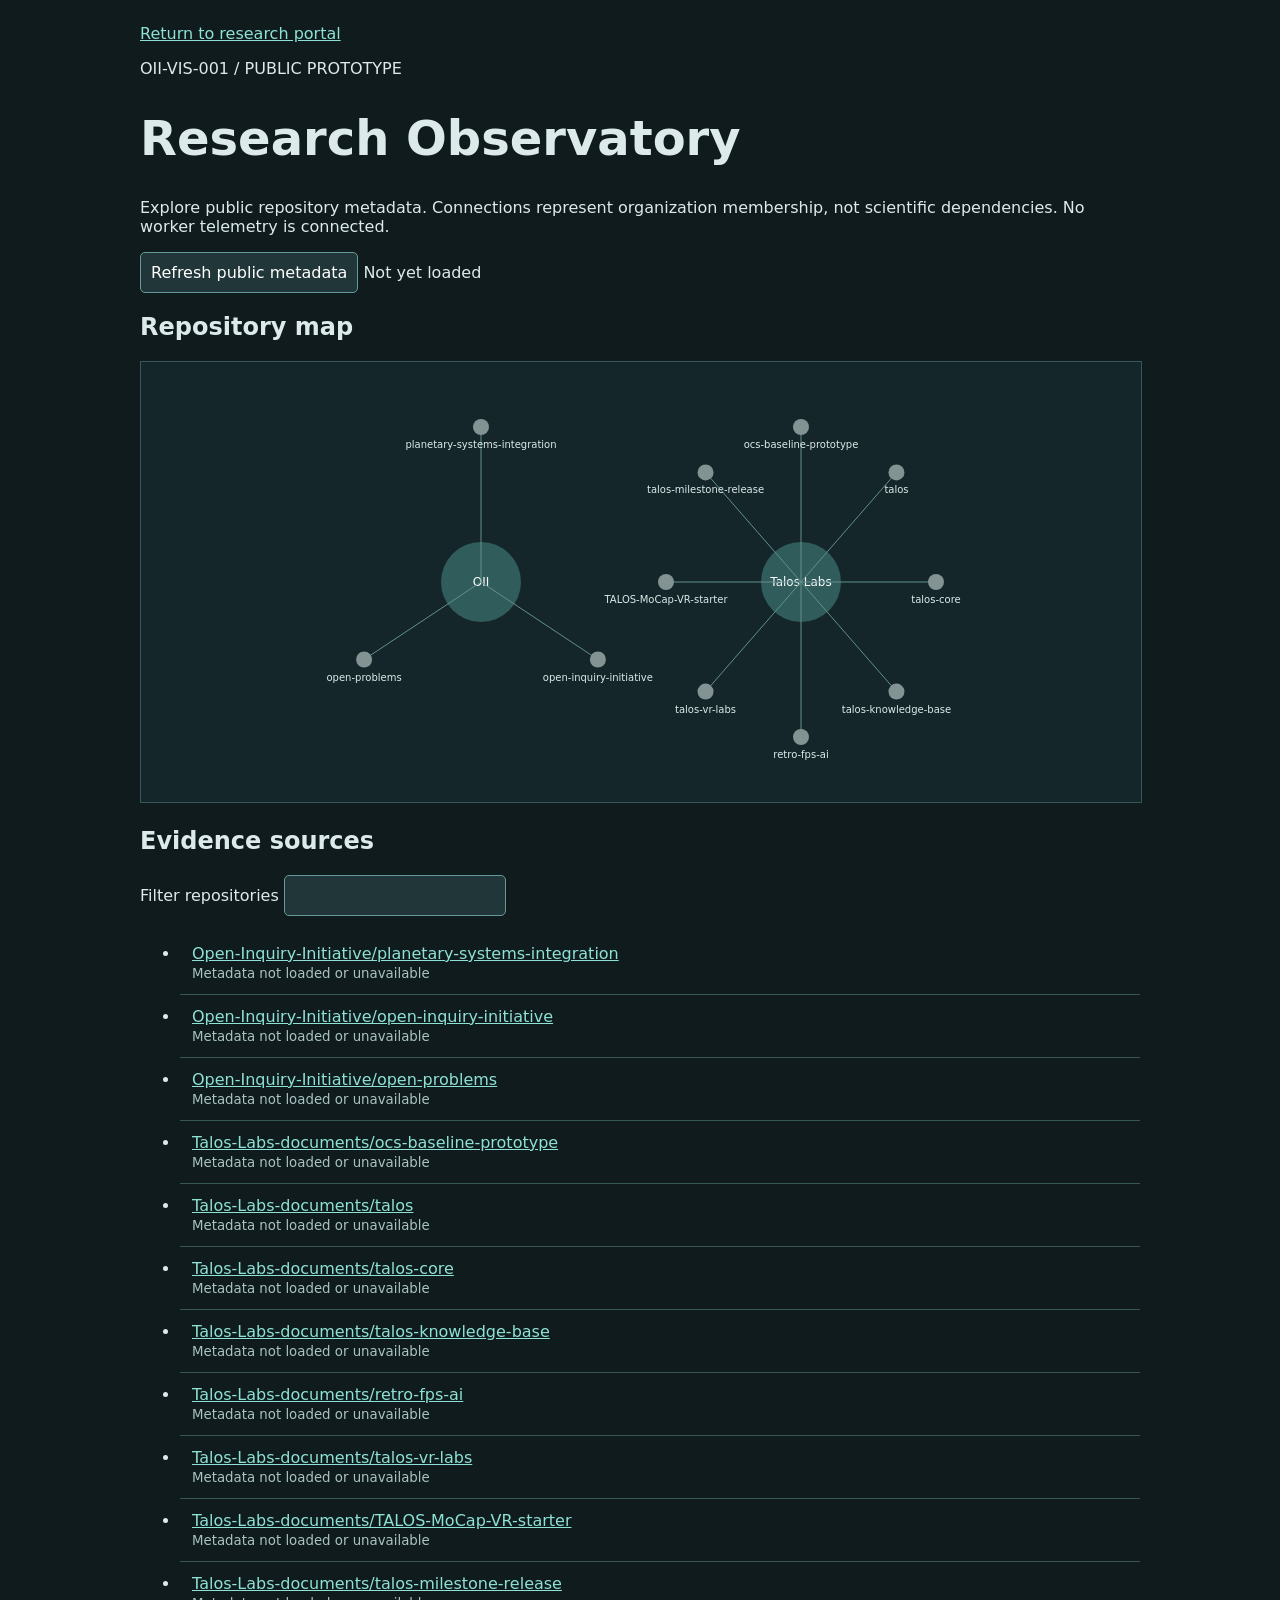
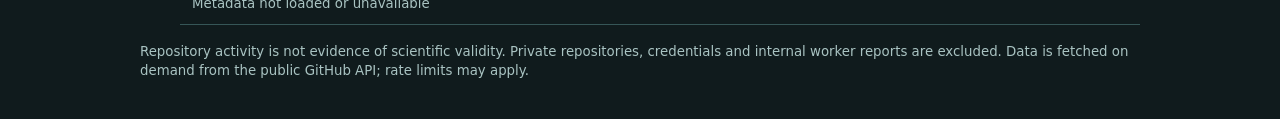
==== observatory/index.html @ f500b73b "Add OII-VIS-001 public repository observatory prototype" ====
<!doctype html>
<html lang="en"><meta charset="utf-8"><meta name="viewport" content="width=device-width,initial-scale=1"><meta name="referrer" content="no-referrer"><title>OII Research Observatory</title>
<style>body{background:#101b1d;color:#dcebea;font:16px system-ui;margin:0;padding:24px}main{max-width:1000px;margin:auto}a{color:#8de2d5}button,input{font:inherit;padding:10px;background:#203638;color:white;border:1px solid #699;border-radius:5px}svg{width:100%;max-height:440px;background:#142629;border:1px solid #365657}li{padding:12px;border-bottom:1px solid #365657}small{color:#a9c3c2}h1{font-size:clamp(26px,5vw,48px)}:focus-visible{outline:3px solid gold}</style>
<main><a href="../">Return to research portal</a><p>OII-VIS-001 / PUBLIC PROTOTYPE</p><h1>Research Observatory</h1><p>Explore public repository metadata. Connections represent organization membership, not scientific dependencies. No worker telemetry is connected.</p><button id="refresh">Refresh public metadata</button> <span id="status" role="status">Not yet loaded</span><h2>Repository map</h2><svg id="graph" viewBox="0 0 800 440" role="img" aria-label="Public repository membership graph; equivalent links below"></svg><h2>Evidence sources</h2><label>Filter repositories <input id="filter" type="search"></label><ul id="list"></ul><p><small>Repository activity is not evidence of scientific validity. Private repositories, credentials and internal worker reports are excluded. Data is fetched on demand from the public GitHub API; rate limits may apply.</small></p></main>
<script>
const sources=['Open-Inquiry-Initiative/planetary-systems-integration','Open-Inquiry-Initiative/open-inquiry-initiative','Open-Inquiry-Initiative/open-problems','Talos-Labs-documents/ocs-baseline-prototype','Talos-Labs-documents/talos','Talos-Labs-documents/talos-core','Talos-Labs-documents/talos-knowledge-base','Talos-Labs-documents/retro-fps-ai','Talos-Labs-documents/talos-vr-labs','Talos-Labs-documents/TALOS-MoCap-VR-starter','Talos-Labs-documents/talos-milestone-release'];let data=sources.map(name=>({name}));const el=id=>document.getElementById(id);const ns='http://www.w3.org/2000/svg';function shape(tag,attrs,label){const n=document.createElementNS(ns,tag);Object.entries(attrs).forEach(([k,v])=>n.setAttribute(k,v));if(label)n.textContent=label;el('graph').append(n);return n}function render(){const q=el('filter').value.toLowerCase();const rows=data.filter(d=>d.name.toLowerCase().includes(q));el('list').replaceChildren();el('graph').replaceChildren();const hubs=[{x:240,y:220,label:'OII'},{x:560,y:220,label:'Talos Labs'}];hubs.forEach(h=>{shape('circle',{cx:h.x,cy:h.y,r:40,fill:'#315c5c'});shape('text',{x:h.x,y:h.y+4,fill:'white','text-anchor':'middle','font-size':12},h.label)});const groups=[rows.filter(d=>d.name.startsWith('Open-')),rows.filter(d=>!d.name.startsWith('Open-'))];groups.forEach((g,j)=>g.forEach((d,i)=>{const h=hubs[j],a=i*2*Math.PI/g.length-Math.PI/2,x=h.x+135*Math.cos(a),y=h.y+155*Math.sin(a);shape('line',{x1:h.x,y1:h.y,x2:x,y2:y,stroke:'#628f8e'});shape('circle',{cx:x,cy:y,r:8,fill:d.updated?'#8de2d5':'#839393'});shape('text',{x,y:y+21,fill:'#dcebea','text-anchor':'middle','font-size':10},d.name.split('/')[1]);}));rows.forEach(d=>{const li=document.createElement('li'),a=document.createElement('a');a.href='https://github.com/'+d.name;a.textContent=d.name;li.append(a,document.createElement('br'));const s=document.createElement('small');s.textContent=d.updated?'GitHub metadata updated: '+d.updated+' | Last push: '+d.pushed:'Metadata not loaded or unavailable';li.append(s);el('list').append(li)})}async function refresh(){el('refresh').disabled=true;el('status').textContent='Fetching public metadata…';data=await Promise.all(sources.map(async name=>{try{const r=await fetch('https://api.github.com/repos/'+name,{credentials:'omit'});if(!r.ok)throw Error();const d=await r.json();if(d.private!==false)throw Error();return {name,updated:d.updated_at,pushed:d.pushed_at}}catch{return {name}}}));render();el('status').textContent=data.filter(d=>d.updated).length+' / '+sources.length+' fetched at '+new Date().toISOString();el('refresh').disabled=false}el('refresh').addEventListener('click',refresh);el('filter').addEventListener('input',render);render();
</script></html>
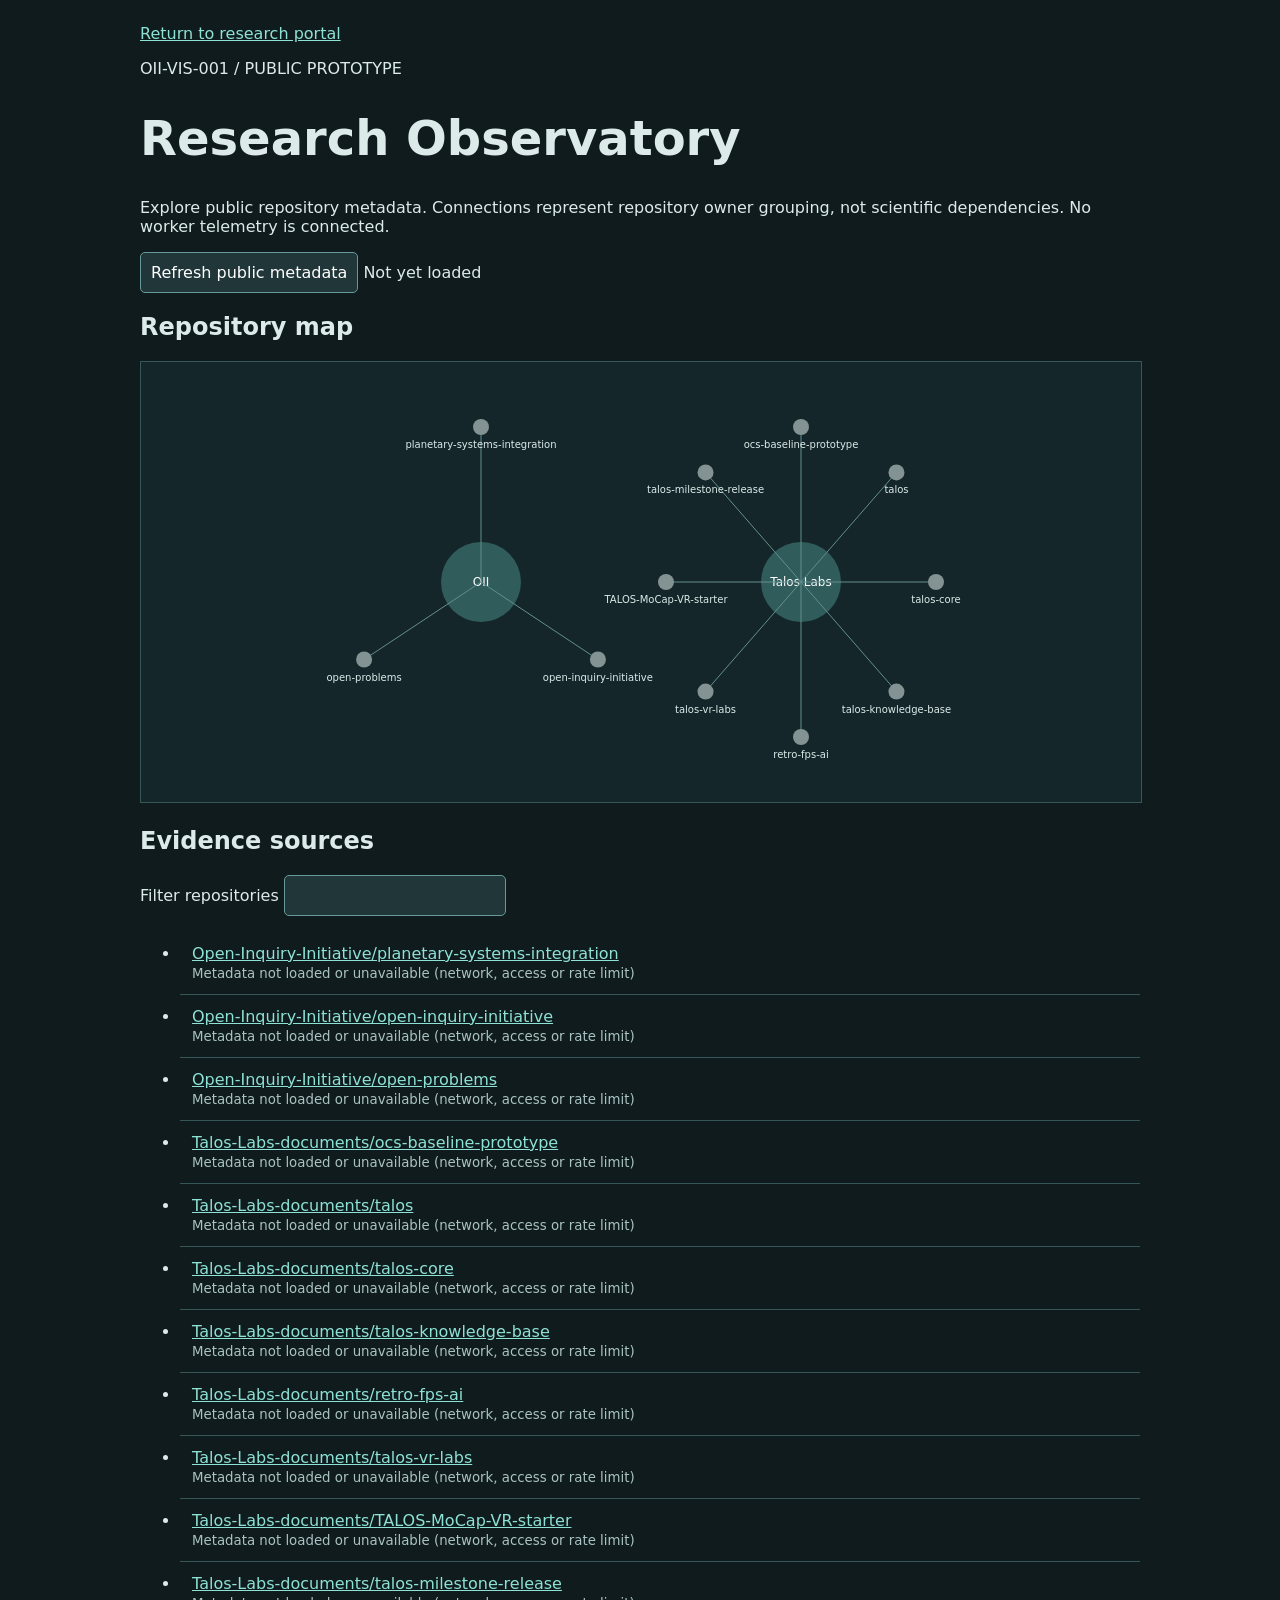
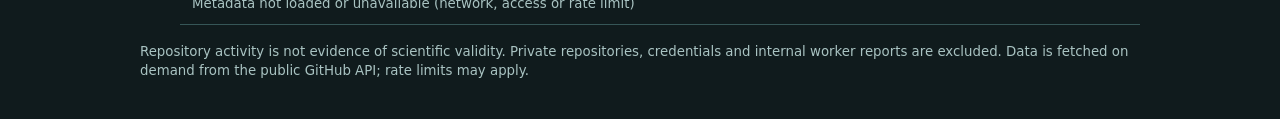
==== commit 53624b6a: "Bound metadata requests and clarify graph semantics" ====
--- a/observatory/index.html
+++ b/observatory/index.html
@@ -1,7 +1,7 @@
 <!doctype html>
 <html lang="en"><meta charset="utf-8"><meta name="viewport" content="width=device-width,initial-scale=1"><meta name="referrer" content="no-referrer"><title>OII Research Observatory</title>
 <style>body{background:#101b1d;color:#dcebea;font:16px system-ui;margin:0;padding:24px}main{max-width:1000px;margin:auto}a{color:#8de2d5}button,input{font:inherit;padding:10px;background:#203638;color:white;border:1px solid #699;border-radius:5px}svg{width:100%;max-height:440px;background:#142629;border:1px solid #365657}li{padding:12px;border-bottom:1px solid #365657}small{color:#a9c3c2}h1{font-size:clamp(26px,5vw,48px)}:focus-visible{outline:3px solid gold}</style>
-<main><a href="../">Return to research portal</a><p>OII-VIS-001 / PUBLIC PROTOTYPE</p><h1>Research Observatory</h1><p>Explore public repository metadata. Connections represent organization membership, not scientific dependencies. No worker telemetry is connected.</p><button id="refresh">Refresh public metadata</button> <span id="status" role="status">Not yet loaded</span><h2>Repository map</h2><svg id="graph" viewBox="0 0 800 440" role="img" aria-label="Public repository membership graph; equivalent links below"></svg><h2>Evidence sources</h2><label>Filter repositories <input id="filter" type="search"></label><ul id="list"></ul><p><small>Repository activity is not evidence of scientific validity. Private repositories, credentials and internal worker reports are excluded. Data is fetched on demand from the public GitHub API; rate limits may apply.</small></p></main>
+<main><a href="../">Return to research portal</a><p>OII-VIS-001 / PUBLIC PROTOTYPE</p><h1>Research Observatory</h1><p>Explore public repository metadata. Connections represent repository owner grouping, not scientific dependencies. No worker telemetry is connected.</p><button id="refresh">Refresh public metadata</button> <span id="status" role="status">Not yet loaded</span><h2>Repository map</h2><svg id="graph" viewBox="0 0 800 440" role="img" aria-label="Public repository owner grouping graph; equivalent links below"></svg><h2>Evidence sources</h2><label>Filter repositories <input id="filter" type="search"></label><ul id="list"></ul><p><small>Repository activity is not evidence of scientific validity. Private repositories, credentials and internal worker reports are excluded. Data is fetched on demand from the public GitHub API; rate limits may apply.</small></p></main>
 <script>
-const sources=['Open-Inquiry-Initiative/planetary-systems-integration','Open-Inquiry-Initiative/open-inquiry-initiative','Open-Inquiry-Initiative/open-problems','Talos-Labs-documents/ocs-baseline-prototype','Talos-Labs-documents/talos','Talos-Labs-documents/talos-core','Talos-Labs-documents/talos-knowledge-base','Talos-Labs-documents/retro-fps-ai','Talos-Labs-documents/talos-vr-labs','Talos-Labs-documents/TALOS-MoCap-VR-starter','Talos-Labs-documents/talos-milestone-release'];let data=sources.map(name=>({name}));const el=id=>document.getElementById(id);const ns='http://www.w3.org/2000/svg';function shape(tag,attrs,label){const n=document.createElementNS(ns,tag);Object.entries(attrs).forEach(([k,v])=>n.setAttribute(k,v));if(label)n.textContent=label;el('graph').append(n);return n}function render(){const q=el('filter').value.toLowerCase();const rows=data.filter(d=>d.name.toLowerCase().includes(q));el('list').replaceChildren();el('graph').replaceChildren();const hubs=[{x:240,y:220,label:'OII'},{x:560,y:220,label:'Talos Labs'}];hubs.forEach(h=>{shape('circle',{cx:h.x,cy:h.y,r:40,fill:'#315c5c'});shape('text',{x:h.x,y:h.y+4,fill:'white','text-anchor':'middle','font-size':12},h.label)});const groups=[rows.filter(d=>d.name.startsWith('Open-')),rows.filter(d=>!d.name.startsWith('Open-'))];groups.forEach((g,j)=>g.forEach((d,i)=>{const h=hubs[j],a=i*2*Math.PI/g.length-Math.PI/2,x=h.x+135*Math.cos(a),y=h.y+155*Math.sin(a);shape('line',{x1:h.x,y1:h.y,x2:x,y2:y,stroke:'#628f8e'});shape('circle',{cx:x,cy:y,r:8,fill:d.updated?'#8de2d5':'#839393'});shape('text',{x,y:y+21,fill:'#dcebea','text-anchor':'middle','font-size':10},d.name.split('/')[1]);}));rows.forEach(d=>{const li=document.createElement('li'),a=document.createElement('a');a.href='https://github.com/'+d.name;a.textContent=d.name;li.append(a,document.createElement('br'));const s=document.createElement('small');s.textContent=d.updated?'GitHub metadata updated: '+d.updated+' | Last push: '+d.pushed:'Metadata not loaded or unavailable';li.append(s);el('list').append(li)})}async function refresh(){el('refresh').disabled=true;el('status').textContent='Fetching public metadata…';data=await Promise.all(sources.map(async name=>{try{const r=await fetch('https://api.github.com/repos/'+name,{credentials:'omit'});if(!r.ok)throw Error();const d=await r.json();if(d.private!==false)throw Error();return {name,updated:d.updated_at,pushed:d.pushed_at}}catch{return {name}}}));render();el('status').textContent=data.filter(d=>d.updated).length+' / '+sources.length+' fetched at '+new Date().toISOString();el('refresh').disabled=false}el('refresh').addEventListener('click',refresh);el('filter').addEventListener('input',render);render();
+const sources=['Open-Inquiry-Initiative/planetary-systems-integration','Open-Inquiry-Initiative/open-inquiry-initiative','Open-Inquiry-Initiative/open-problems','Talos-Labs-documents/ocs-baseline-prototype','Talos-Labs-documents/talos','Talos-Labs-documents/talos-core','Talos-Labs-documents/talos-knowledge-base','Talos-Labs-documents/retro-fps-ai','Talos-Labs-documents/talos-vr-labs','Talos-Labs-documents/TALOS-MoCap-VR-starter','Talos-Labs-documents/talos-milestone-release'];let data=sources.map(name=>({name}));const el=id=>document.getElementById(id);const ns='http://www.w3.org/2000/svg';function shape(tag,attrs,label){const n=document.createElementNS(ns,tag);Object.entries(attrs).forEach(([k,v])=>n.setAttribute(k,v));if(label)n.textContent=label;el('graph').append(n);return n}function render(){const q=el('filter').value.toLowerCase();const rows=data.filter(d=>d.name.toLowerCase().includes(q));el('list').replaceChildren();el('graph').replaceChildren();const hubs=[{x:240,y:220,label:'OII'},{x:560,y:220,label:'Talos Labs'}];hubs.forEach(h=>{shape('circle',{cx:h.x,cy:h.y,r:40,fill:'#315c5c'});shape('text',{x:h.x,y:h.y+4,fill:'white','text-anchor':'middle','font-size':12},h.label)});const groups=[rows.filter(d=>d.name.startsWith('Open-')),rows.filter(d=>!d.name.startsWith('Open-'))];groups.forEach((g,j)=>g.forEach((d,i)=>{const h=hubs[j],a=i*2*Math.PI/g.length-Math.PI/2,x=h.x+135*Math.cos(a),y=h.y+155*Math.sin(a);shape('line',{x1:h.x,y1:h.y,x2:x,y2:y,stroke:'#628f8e'});shape('circle',{cx:x,cy:y,r:8,fill:d.updated?'#8de2d5':'#839393'});shape('text',{x,y:y+21,fill:'#dcebea','text-anchor':'middle','font-size':10},d.name.split('/')[1]);}));rows.forEach(d=>{const li=document.createElement('li'),a=document.createElement('a');a.href='https://github.com/'+d.name;a.textContent=d.name;li.append(a,document.createElement('br'));const s=document.createElement('small');s.textContent=d.updated?'GitHub metadata updated: '+d.updated+' | Last push: '+d.pushed:'Metadata not loaded or unavailable (network, access or rate limit)';li.append(s);el('list').append(li)})}async function refresh(){el('refresh').disabled=true;el('status').textContent='Fetching public metadata…';data=await Promise.all(sources.map(async name=>{try{const r=await fetch('https://api.github.com/repos/'+name,{credentials:'omit',signal:AbortSignal.timeout(10000)});if(!r.ok)throw Error();const d=await r.json();if(d.full_name?.toLowerCase()!==name.toLowerCase()||d.private!==false)throw Error();return {name,updated:d.updated_at,pushed:d.pushed_at}}catch{return {name}}}));render();el('status').textContent=data.filter(d=>d.updated).length+' / '+sources.length+' fetched at '+new Date().toISOString();el('refresh').disabled=false}el('refresh').addEventListener('click',refresh);el('filter').addEventListener('input',render);render();
 </script></html>
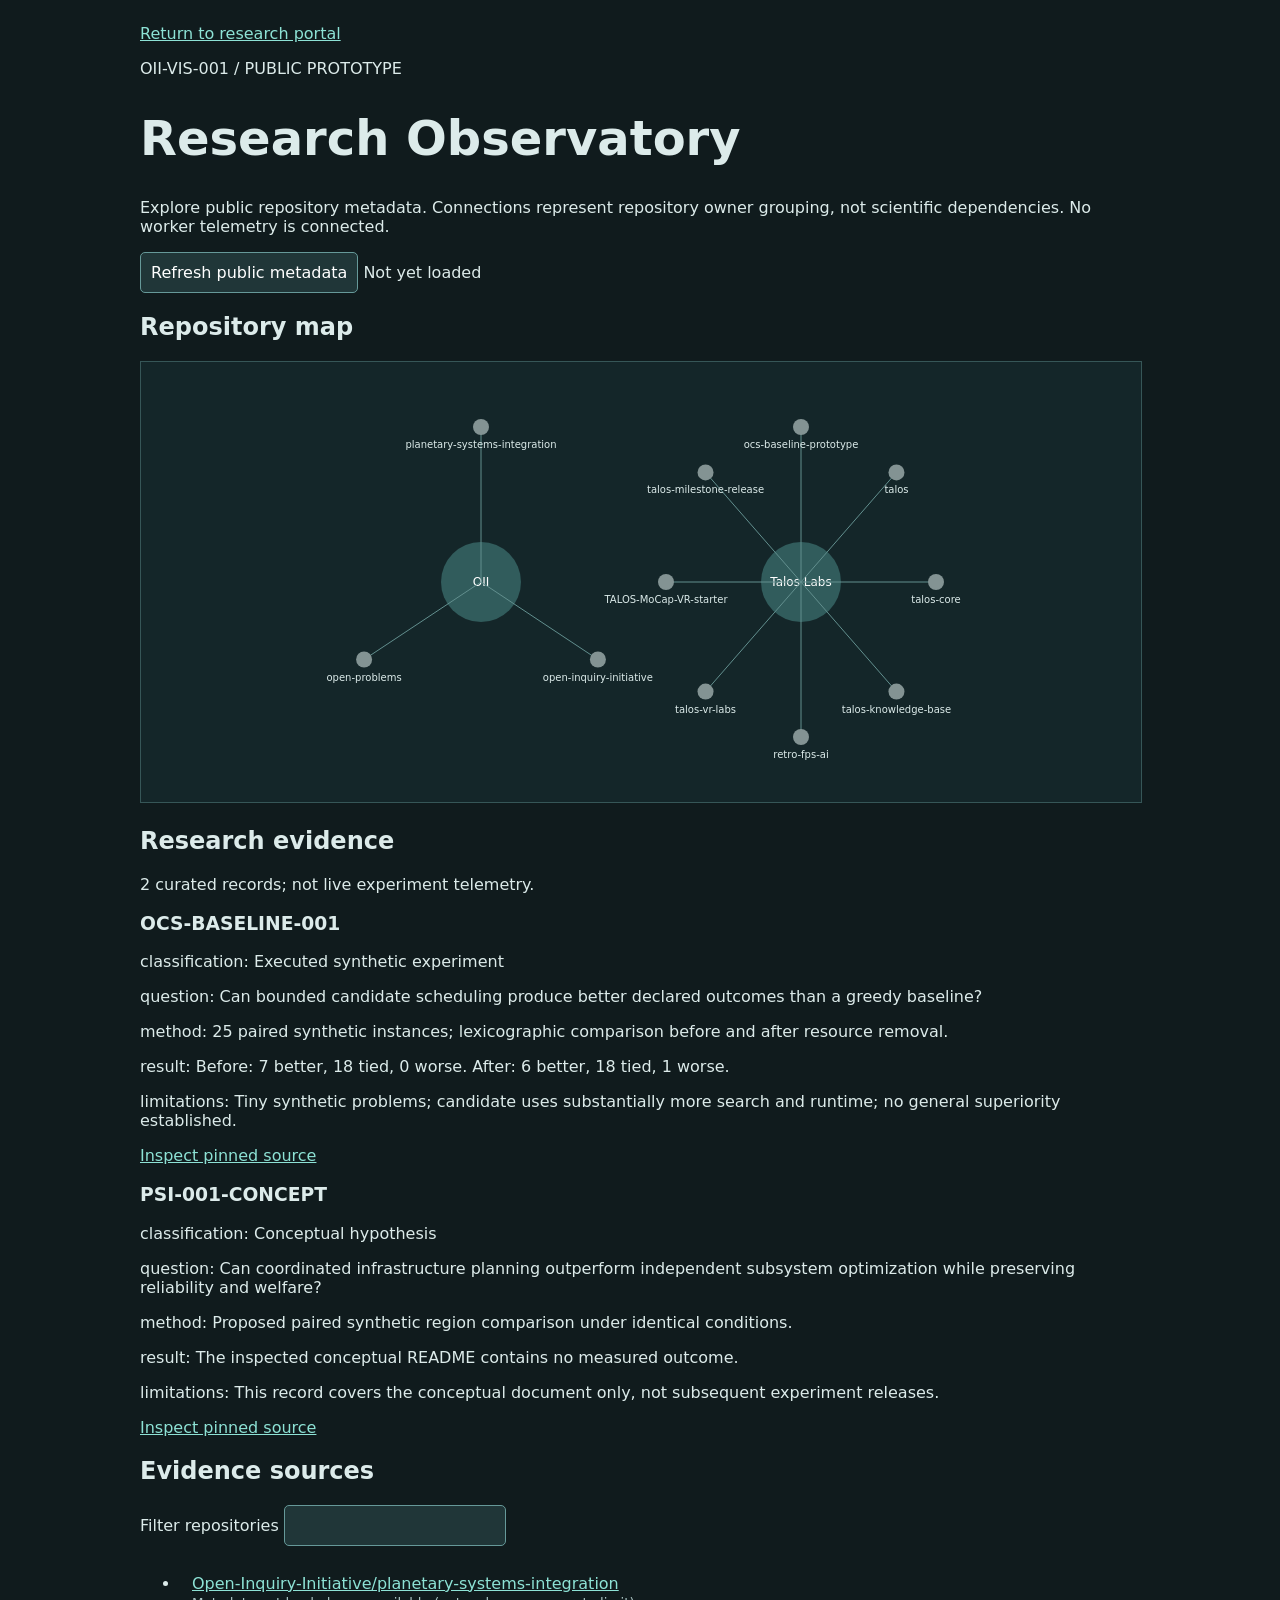
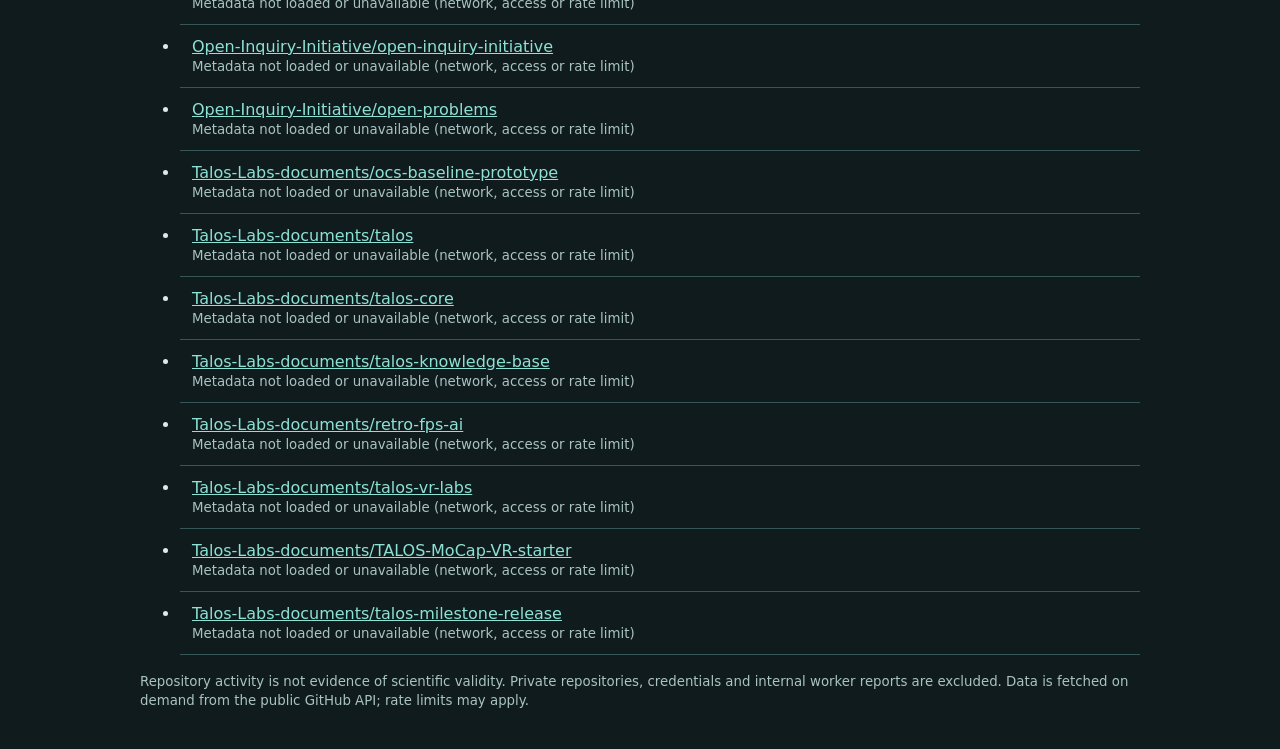
==== commit 4fdfe56b: "Render source-pinned research evidence with explicit limitations" ====
--- a/observatory/index.html
+++ b/observatory/index.html
@@ -1,7 +1,8 @@
 <!doctype html>
 <html lang="en"><meta charset="utf-8"><meta name="viewport" content="width=device-width,initial-scale=1"><meta name="referrer" content="no-referrer"><title>OII Research Observatory</title>
 <style>body{background:#101b1d;color:#dcebea;font:16px system-ui;margin:0;padding:24px}main{max-width:1000px;margin:auto}a{color:#8de2d5}button,input{font:inherit;padding:10px;background:#203638;color:white;border:1px solid #699;border-radius:5px}svg{width:100%;max-height:440px;background:#142629;border:1px solid #365657}li{padding:12px;border-bottom:1px solid #365657}small{color:#a9c3c2}h1{font-size:clamp(26px,5vw,48px)}:focus-visible{outline:3px solid gold}</style>
-<main><a href="../">Return to research portal</a><p>OII-VIS-001 / PUBLIC PROTOTYPE</p><h1>Research Observatory</h1><p>Explore public repository metadata. Connections represent repository owner grouping, not scientific dependencies. No worker telemetry is connected.</p><button id="refresh">Refresh public metadata</button> <span id="status" role="status">Not yet loaded</span><h2>Repository map</h2><svg id="graph" viewBox="0 0 800 440" role="img" aria-label="Public repository owner grouping graph; equivalent links below"></svg><h2>Evidence sources</h2><label>Filter repositories <input id="filter" type="search"></label><ul id="list"></ul><p><small>Repository activity is not evidence of scientific validity. Private repositories, credentials and internal worker reports are excluded. Data is fetched on demand from the public GitHub API; rate limits may apply.</small></p></main>
+<main><a href="../">Return to research portal</a><p>OII-VIS-001 / PUBLIC PROTOTYPE</p><h1>Research Observatory</h1><p>Explore public repository metadata. Connections represent repository owner grouping, not scientific dependencies. No worker telemetry is connected.</p><button id="refresh">Refresh public metadata</button> <span id="status" role="status">Not yet loaded</span><h2>Repository map</h2><svg id="graph" viewBox="0 0 800 440" role="img" aria-label="Public repository owner grouping graph; equivalent links below"></svg><h2>Research evidence</h2><p id="evidence-status" role="status">Loading evidence records…</p><section id="evidence-records"></section><h2>Evidence sources</h2><label>Filter repositories <input id="filter" type="search"></label><ul id="list"></ul><p><small>Repository activity is not evidence of scientific validity. Private repositories, credentials and internal worker reports are excluded. Data is fetched on demand from the public GitHub API; rate limits may apply.</small></p></main>
 <script>
 const sources=['Open-Inquiry-Initiative/planetary-systems-integration','Open-Inquiry-Initiative/open-inquiry-initiative','Open-Inquiry-Initiative/open-problems','Talos-Labs-documents/ocs-baseline-prototype','Talos-Labs-documents/talos','Talos-Labs-documents/talos-core','Talos-Labs-documents/talos-knowledge-base','Talos-Labs-documents/retro-fps-ai','Talos-Labs-documents/talos-vr-labs','Talos-Labs-documents/TALOS-MoCap-VR-starter','Talos-Labs-documents/talos-milestone-release'];let data=sources.map(name=>({name}));const el=id=>document.getElementById(id);const ns='http://www.w3.org/2000/svg';function shape(tag,attrs,label){const n=document.createElementNS(ns,tag);Object.entries(attrs).forEach(([k,v])=>n.setAttribute(k,v));if(label)n.textContent=label;el('graph').append(n);return n}function render(){const q=el('filter').value.toLowerCase();const rows=data.filter(d=>d.name.toLowerCase().includes(q));el('list').replaceChildren();el('graph').replaceChildren();const hubs=[{x:240,y:220,label:'OII'},{x:560,y:220,label:'Talos Labs'}];hubs.forEach(h=>{shape('circle',{cx:h.x,cy:h.y,r:40,fill:'#315c5c'});shape('text',{x:h.x,y:h.y+4,fill:'white','text-anchor':'middle','font-size':12},h.label)});const groups=[rows.filter(d=>d.name.startsWith('Open-')),rows.filter(d=>!d.name.startsWith('Open-'))];groups.forEach((g,j)=>g.forEach((d,i)=>{const h=hubs[j],a=i*2*Math.PI/g.length-Math.PI/2,x=h.x+135*Math.cos(a),y=h.y+155*Math.sin(a);shape('line',{x1:h.x,y1:h.y,x2:x,y2:y,stroke:'#628f8e'});shape('circle',{cx:x,cy:y,r:8,fill:d.updated?'#8de2d5':'#839393'});shape('text',{x,y:y+21,fill:'#dcebea','text-anchor':'middle','font-size':10},d.name.split('/')[1]);}));rows.forEach(d=>{const li=document.createElement('li'),a=document.createElement('a');a.href='https://github.com/'+d.name;a.textContent=d.name;li.append(a,document.createElement('br'));const s=document.createElement('small');s.textContent=d.updated?'GitHub metadata updated: '+d.updated+' | Last push: '+d.pushed:'Metadata not loaded or unavailable (network, access or rate limit)';li.append(s);el('list').append(li)})}async function refresh(){el('refresh').disabled=true;el('status').textContent='Fetching public metadata…';data=await Promise.all(sources.map(async name=>{try{const r=await fetch('https://api.github.com/repos/'+name,{credentials:'omit',signal:AbortSignal.timeout(10000)});if(!r.ok)throw Error();const d=await r.json();if(d.full_name?.toLowerCase()!==name.toLowerCase()||d.private!==false)throw Error();return {name,updated:d.updated_at,pushed:d.pushed_at}}catch{return {name}}}));render();el('status').textContent=data.filter(d=>d.updated).length+' / '+sources.length+' fetched at '+new Date().toISOString();el('refresh').disabled=false}el('refresh').addEventListener('click',refresh);el('filter').addEventListener('input',render);render();
+async function loadEvidence(){try{const r=await fetch('evidence.json',{signal:AbortSignal.timeout(10000)});if(!r.ok)throw Error();const d=await r.json();if(d.schemaVersion!==1||!Array.isArray(d.records))throw Error();const fragment=document.createDocumentFragment();for(const record of d.records){const url=new URL(record.source);if(url.origin!=='https://github.com'||! /\/blob\/[a-f0-9]{40}\//.test(url.pathname))throw Error();const article=document.createElement('article');const h=document.createElement('h3');h.textContent=record.id;article.append(h);for(const key of ['classification','question','method','result','limitations']){if(typeof record[key]!=='string')throw Error();const p=document.createElement('p');p.textContent=key+': '+record[key];article.append(p)}const a=document.createElement('a');a.href=url.href;a.textContent='Inspect pinned source';article.append(a);fragment.append(article)}el('evidence-records').replaceChildren(fragment);el('evidence-status').textContent=d.records.length+' curated records; not live experiment telemetry.'}catch{el('evidence-status').textContent='Evidence records unavailable; no results inferred.'}}loadEvidence();
 </script></html>
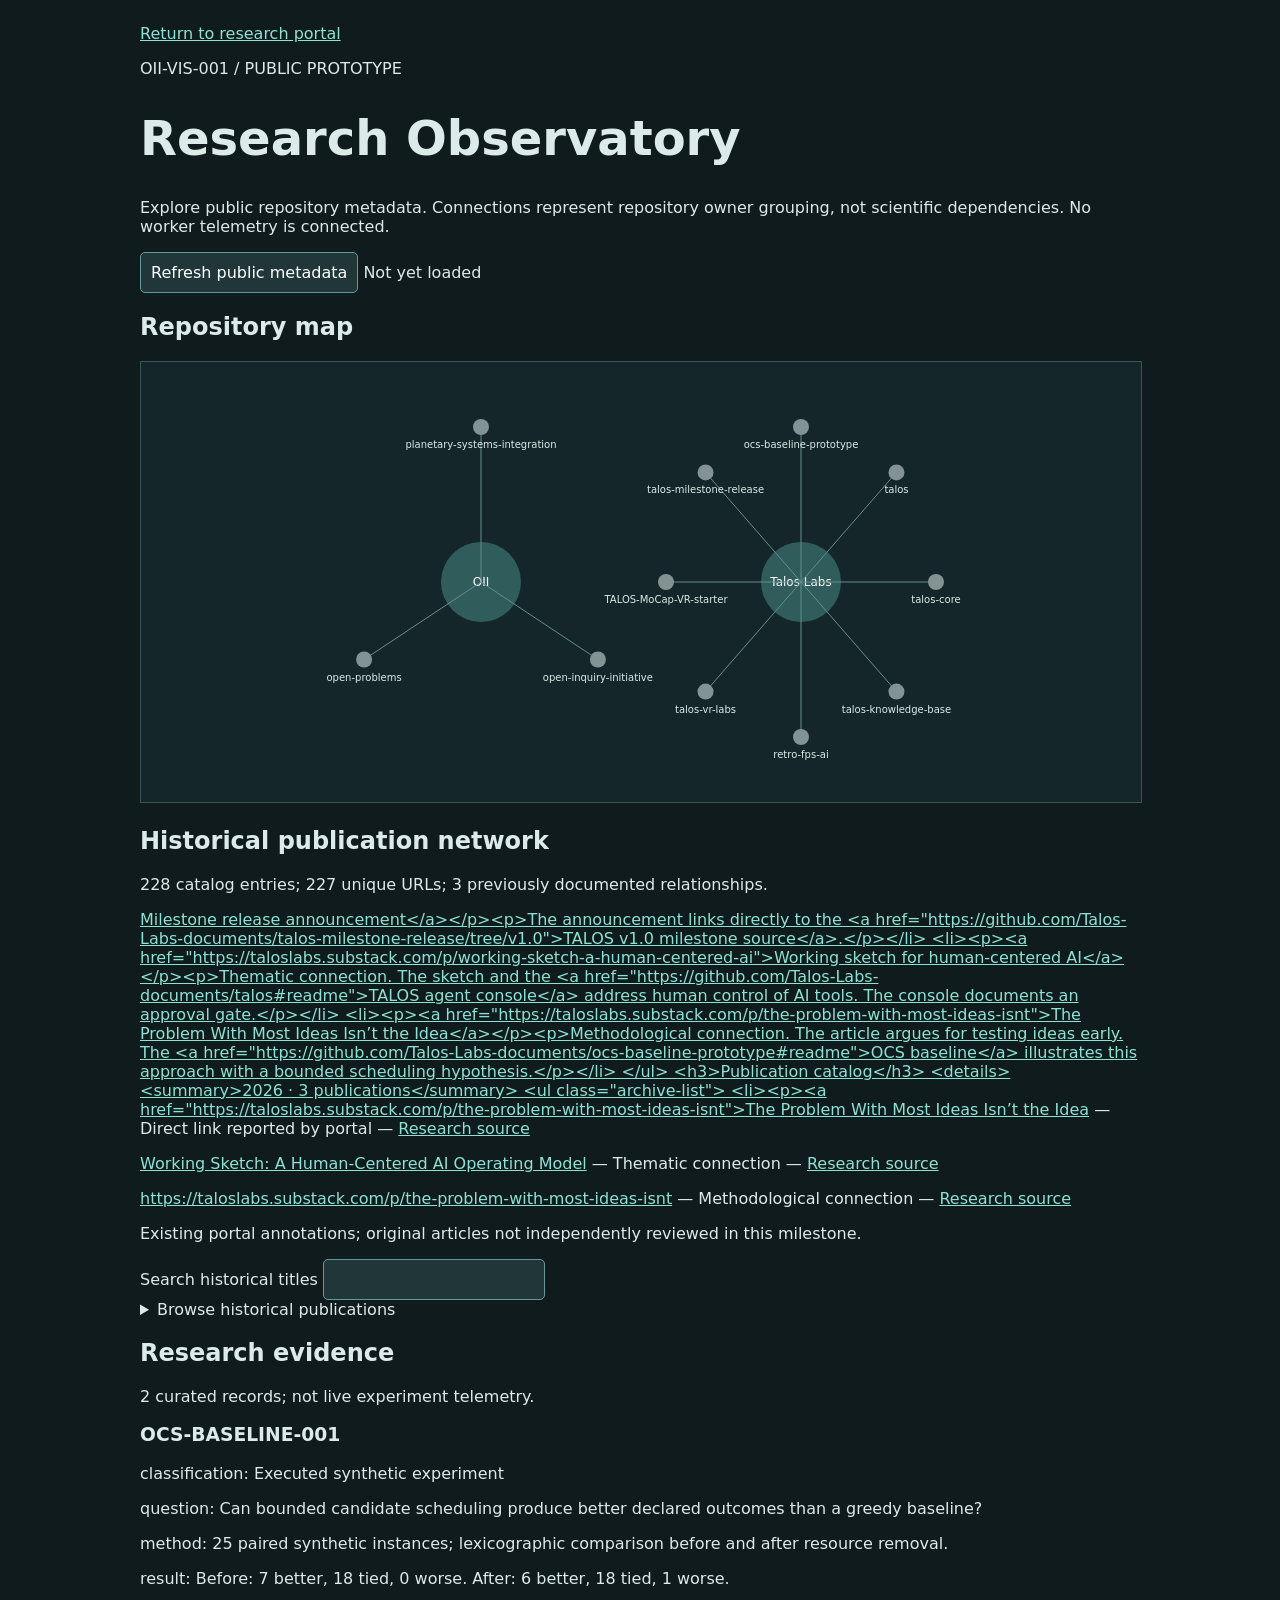
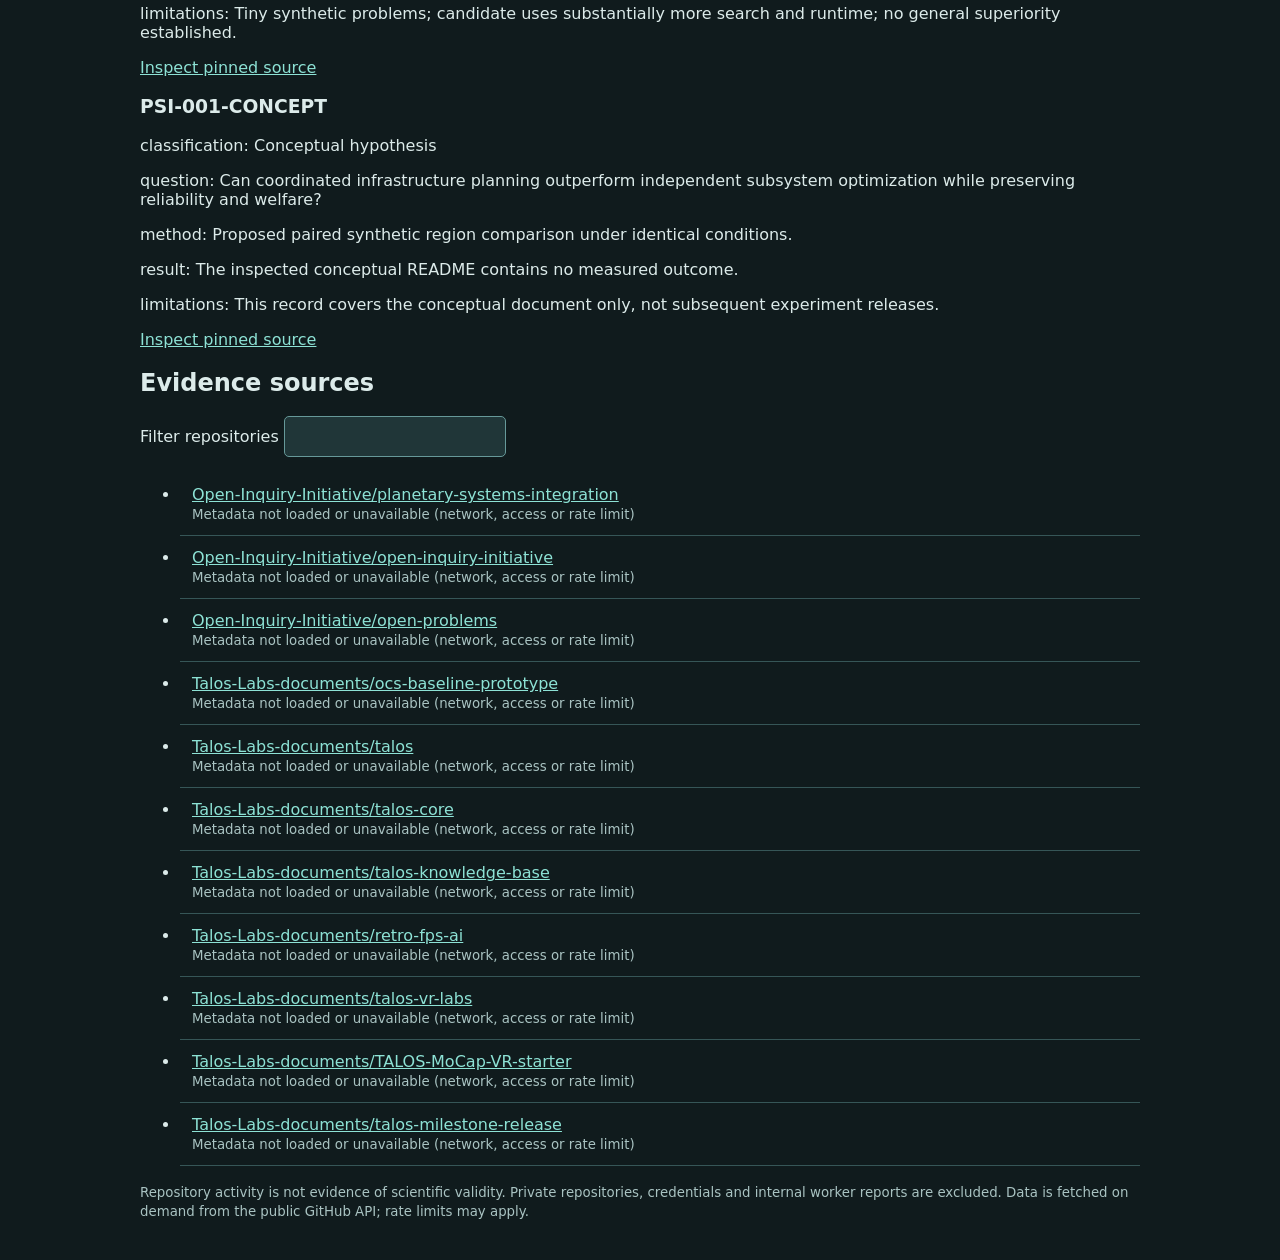
==== commit 610fb013: "Add searchable historical catalog and classified research links" ====
--- a/observatory/index.html
+++ b/observatory/index.html
@@ -1,8 +1,9 @@
 <!doctype html>
 <html lang="en"><meta charset="utf-8"><meta name="viewport" content="width=device-width,initial-scale=1"><meta name="referrer" content="no-referrer"><title>OII Research Observatory</title>
 <style>body{background:#101b1d;color:#dcebea;font:16px system-ui;margin:0;padding:24px}main{max-width:1000px;margin:auto}a{color:#8de2d5}button,input{font:inherit;padding:10px;background:#203638;color:white;border:1px solid #699;border-radius:5px}svg{width:100%;max-height:440px;background:#142629;border:1px solid #365657}li{padding:12px;border-bottom:1px solid #365657}small{color:#a9c3c2}h1{font-size:clamp(26px,5vw,48px)}:focus-visible{outline:3px solid gold}</style>
-<main><a href="../">Return to research portal</a><p>OII-VIS-001 / PUBLIC PROTOTYPE</p><h1>Research Observatory</h1><p>Explore public repository metadata. Connections represent repository owner grouping, not scientific dependencies. No worker telemetry is connected.</p><button id="refresh">Refresh public metadata</button> <span id="status" role="status">Not yet loaded</span><h2>Repository map</h2><svg id="graph" viewBox="0 0 800 440" role="img" aria-label="Public repository owner grouping graph; equivalent links below"></svg><h2>Research evidence</h2><p id="evidence-status" role="status">Loading evidence records…</p><section id="evidence-records"></section><h2>Evidence sources</h2><label>Filter repositories <input id="filter" type="search"></label><ul id="list"></ul><p><small>Repository activity is not evidence of scientific validity. Private repositories, credentials and internal worker reports are excluded. Data is fetched on demand from the public GitHub API; rate limits may apply.</small></p></main>
+<main><a href="../">Return to research portal</a><p>OII-VIS-001 / PUBLIC PROTOTYPE</p><h1>Research Observatory</h1><p>Explore public repository metadata. Connections represent repository owner grouping, not scientific dependencies. No worker telemetry is connected.</p><button id="refresh">Refresh public metadata</button> <span id="status" role="status">Not yet loaded</span><h2>Repository map</h2><svg id="graph" viewBox="0 0 800 440" role="img" aria-label="Public repository owner grouping graph; equivalent links below"></svg><h2>Historical publication network</h2><p id="archive-status" role="status">Loading historical catalog…</p><section id="relationships"></section><label>Search historical titles <input id="archive-filter" type="search"></label><details><summary>Browse historical publications</summary><ul id="archive-results"></ul></details><h2>Research evidence</h2><p id="evidence-status" role="status">Loading evidence records…</p><section id="evidence-records"></section><h2>Evidence sources</h2><label>Filter repositories <input id="filter" type="search"></label><ul id="list"></ul><p><small>Repository activity is not evidence of scientific validity. Private repositories, credentials and internal worker reports are excluded. Data is fetched on demand from the public GitHub API; rate limits may apply.</small></p></main>
 <script>
 const sources=['Open-Inquiry-Initiative/planetary-systems-integration','Open-Inquiry-Initiative/open-inquiry-initiative','Open-Inquiry-Initiative/open-problems','Talos-Labs-documents/ocs-baseline-prototype','Talos-Labs-documents/talos','Talos-Labs-documents/talos-core','Talos-Labs-documents/talos-knowledge-base','Talos-Labs-documents/retro-fps-ai','Talos-Labs-documents/talos-vr-labs','Talos-Labs-documents/TALOS-MoCap-VR-starter','Talos-Labs-documents/talos-milestone-release'];let data=sources.map(name=>({name}));const el=id=>document.getElementById(id);const ns='http://www.w3.org/2000/svg';function shape(tag,attrs,label){const n=document.createElementNS(ns,tag);Object.entries(attrs).forEach(([k,v])=>n.setAttribute(k,v));if(label)n.textContent=label;el('graph').append(n);return n}function render(){const q=el('filter').value.toLowerCase();const rows=data.filter(d=>d.name.toLowerCase().includes(q));el('list').replaceChildren();el('graph').replaceChildren();const hubs=[{x:240,y:220,label:'OII'},{x:560,y:220,label:'Talos Labs'}];hubs.forEach(h=>{shape('circle',{cx:h.x,cy:h.y,r:40,fill:'#315c5c'});shape('text',{x:h.x,y:h.y+4,fill:'white','text-anchor':'middle','font-size':12},h.label)});const groups=[rows.filter(d=>d.name.startsWith('Open-')),rows.filter(d=>!d.name.startsWith('Open-'))];groups.forEach((g,j)=>g.forEach((d,i)=>{const h=hubs[j],a=i*2*Math.PI/g.length-Math.PI/2,x=h.x+135*Math.cos(a),y=h.y+155*Math.sin(a);shape('line',{x1:h.x,y1:h.y,x2:x,y2:y,stroke:'#628f8e'});shape('circle',{cx:x,cy:y,r:8,fill:d.updated?'#8de2d5':'#839393'});shape('text',{x,y:y+21,fill:'#dcebea','text-anchor':'middle','font-size':10},d.name.split('/')[1]);}));rows.forEach(d=>{const li=document.createElement('li'),a=document.createElement('a');a.href='https://github.com/'+d.name;a.textContent=d.name;li.append(a,document.createElement('br'));const s=document.createElement('small');s.textContent=d.updated?'GitHub metadata updated: '+d.updated+' | Last push: '+d.pushed:'Metadata not loaded or unavailable (network, access or rate limit)';li.append(s);el('list').append(li)})}async function refresh(){el('refresh').disabled=true;el('status').textContent='Fetching public metadata…';data=await Promise.all(sources.map(async name=>{try{const r=await fetch('https://api.github.com/repos/'+name,{credentials:'omit',signal:AbortSignal.timeout(10000)});if(!r.ok)throw Error();const d=await r.json();if(d.full_name?.toLowerCase()!==name.toLowerCase()||d.private!==false)throw Error();return {name,updated:d.updated_at,pushed:d.pushed_at}}catch{return {name}}}));render();el('status').textContent=data.filter(d=>d.updated).length+' / '+sources.length+' fetched at '+new Date().toISOString();el('refresh').disabled=false}el('refresh').addEventListener('click',refresh);el('filter').addEventListener('input',render);render();
 async function loadEvidence(){try{const r=await fetch('evidence.json',{signal:AbortSignal.timeout(10000)});if(!r.ok)throw Error();const d=await r.json();if(d.schemaVersion!==1||!Array.isArray(d.records))throw Error();const fragment=document.createDocumentFragment();for(const record of d.records){const url=new URL(record.source);if(url.origin!=='https://github.com'||! /\/blob\/[a-f0-9]{40}\//.test(url.pathname))throw Error();const article=document.createElement('article');const h=document.createElement('h3');h.textContent=record.id;article.append(h);for(const key of ['classification','question','method','result','limitations']){if(typeof record[key]!=='string')throw Error();const p=document.createElement('p');p.textContent=key+': '+record[key];article.append(p)}const a=document.createElement('a');a.href=url.href;a.textContent='Inspect pinned source';article.append(a);fragment.append(article)}el('evidence-records').replaceChildren(fragment);el('evidence-status').textContent=d.records.length+' curated records; not live experiment telemetry.'}catch{el('evidence-status').textContent='Evidence records unavailable; no results inferred.'}}loadEvidence();
+async function loadArchive(){try{const r=await fetch('publications.json',{signal:AbortSignal.timeout(10000)});if(!r.ok)throw Error();const d=await r.json();if(d.schemaVersion!==1||!Array.isArray(d.entries)||!Array.isArray(d.relationships))throw Error();function link(url,label,host){const u=new URL(url);if(u.protocol!=='https:'||u.hostname!==host)throw Error();const a=document.createElement('a');a.href=u.href;a.textContent=label;return a}const unique=new Map();for(const e of d.entries){link(e.url,e.title,'taloslabs.substack.com');if(!unique.has(e.url))unique.set(e.url,e)}const f=document.createDocumentFragment();for(const e of d.relationships){const p=document.createElement('p');p.append(link(e.publication,unique.get(e.publication)?.title||e.publication,'taloslabs.substack.com'),document.createTextNode(' — '+e.type+' — '),link(e.target,'Research source','github.com'));f.append(p)}const note=document.createElement('p');note.textContent=d.relationshipProvenance;f.append(note);el('relationships').replaceChildren(f);function show(){const q=el('archive-filter').value.toLowerCase();const f=document.createDocumentFragment();for(const e of unique.values()){if(!e.title.toLowerCase().includes(q))continue;const li=document.createElement('li');li.append(link(e.url,e.title,'taloslabs.substack.com'),document.createTextNode(' · '+e.date.slice(0,10)));f.append(li)}el('archive-results').replaceChildren(f)}el('archive-filter').addEventListener('input',show);show();el('archive-status').textContent=d.entries.length+' catalog entries; '+unique.size+' unique URLs; '+d.relationships.length+' previously documented relationships.'}catch{el('archive-status').textContent='Historical catalog unavailable; no relationships inferred.'}}loadArchive();
 </script></html>
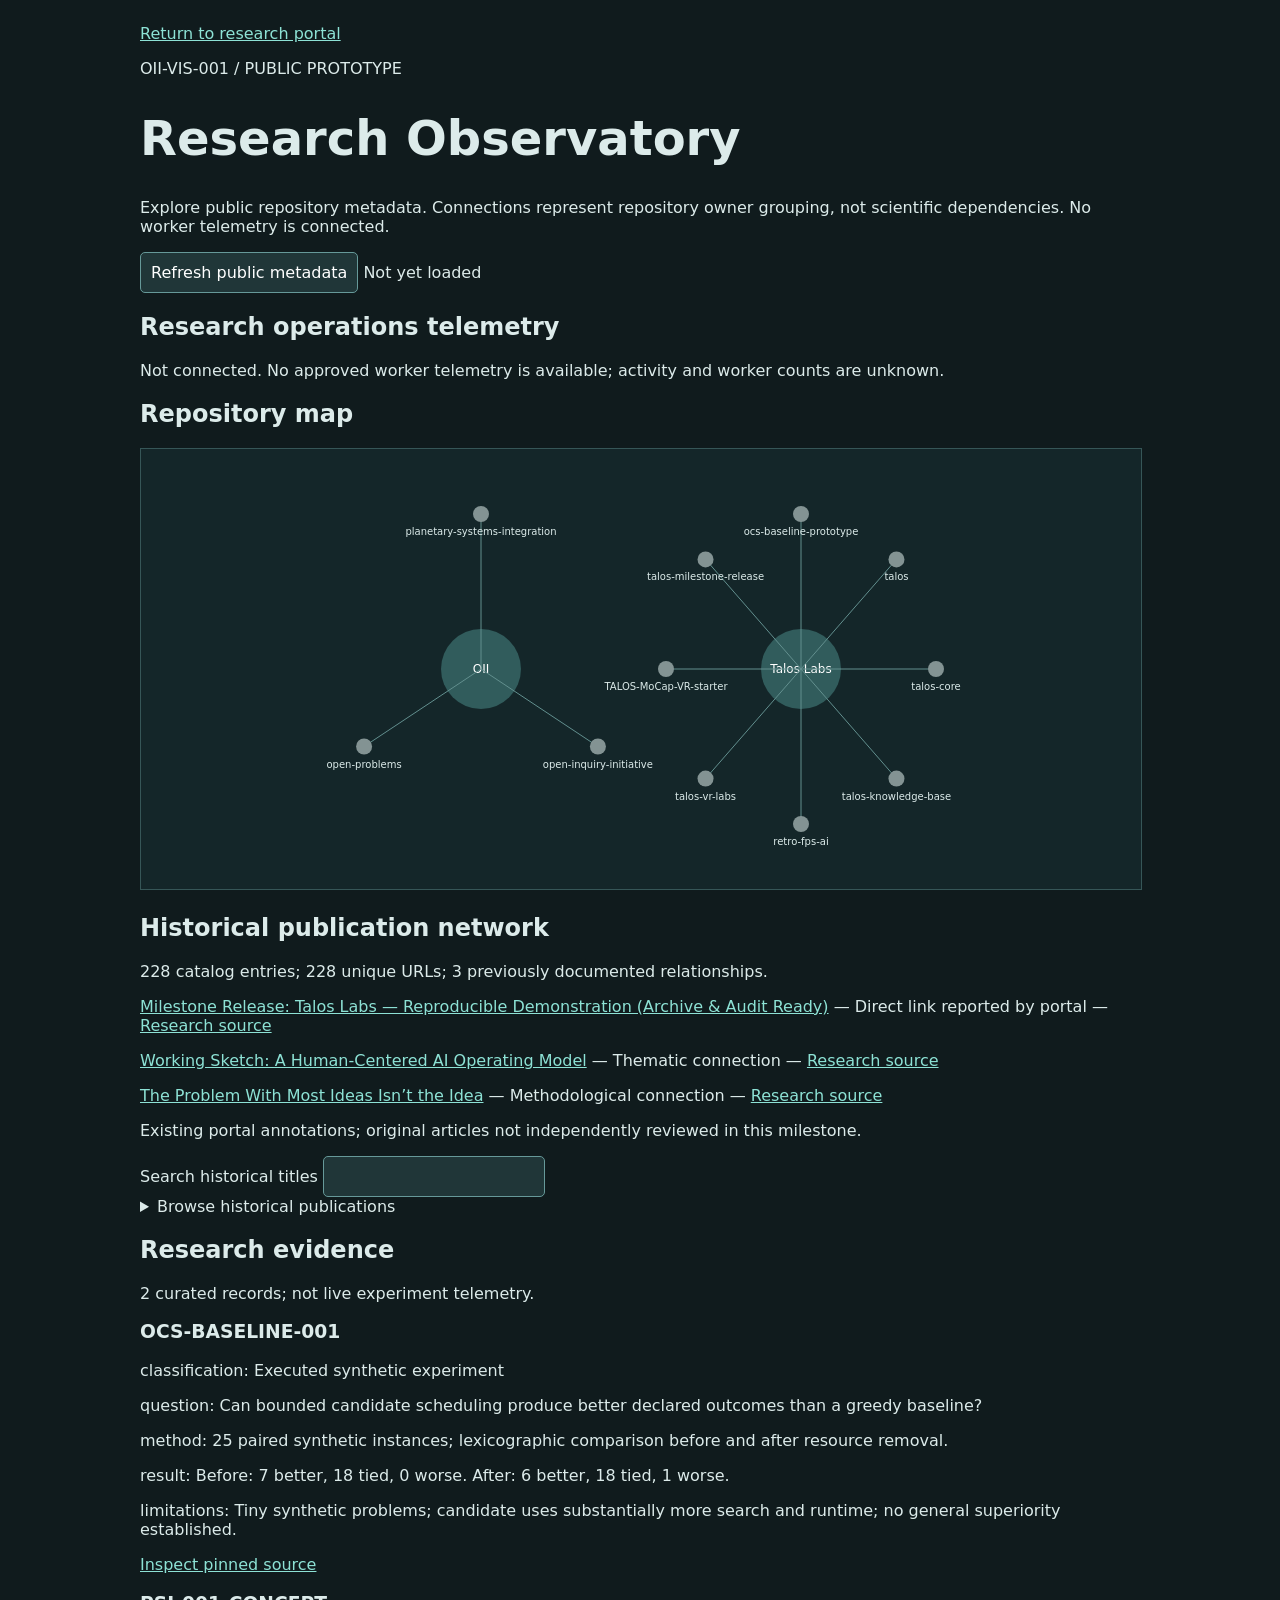
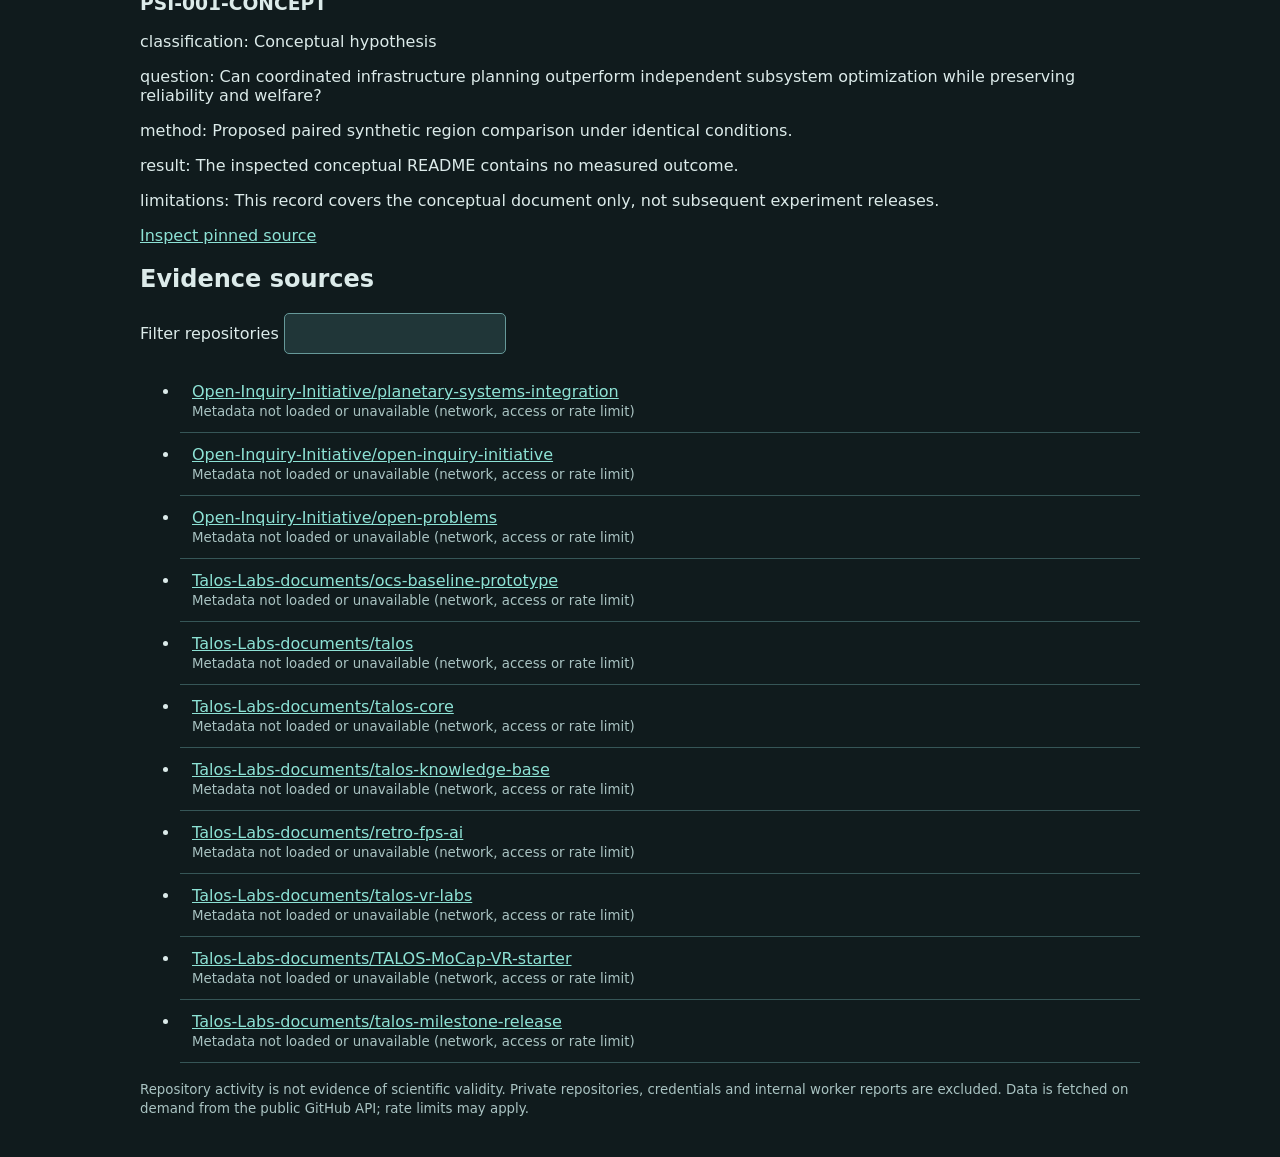
==== commit 9778e49f: "Display explicit disconnected telemetry state without synthetic activity" ====
--- a/observatory/index.html
+++ b/observatory/index.html
@@ -1,9 +1,10 @@
 <!doctype html>
 <html lang="en"><meta charset="utf-8"><meta name="viewport" content="width=device-width,initial-scale=1"><meta name="referrer" content="no-referrer"><title>OII Research Observatory</title>
 <style>body{background:#101b1d;color:#dcebea;font:16px system-ui;margin:0;padding:24px}main{max-width:1000px;margin:auto}a{color:#8de2d5}button,input{font:inherit;padding:10px;background:#203638;color:white;border:1px solid #699;border-radius:5px}svg{width:100%;max-height:440px;background:#142629;border:1px solid #365657}li{padding:12px;border-bottom:1px solid #365657}small{color:#a9c3c2}h1{font-size:clamp(26px,5vw,48px)}:focus-visible{outline:3px solid gold}</style>
-<main><a href="../">Return to research portal</a><p>OII-VIS-001 / PUBLIC PROTOTYPE</p><h1>Research Observatory</h1><p>Explore public repository metadata. Connections represent repository owner grouping, not scientific dependencies. No worker telemetry is connected.</p><button id="refresh">Refresh public metadata</button> <span id="status" role="status">Not yet loaded</span><h2>Repository map</h2><svg id="graph" viewBox="0 0 800 440" role="img" aria-label="Public repository owner grouping graph; equivalent links below"></svg><h2>Historical publication network</h2><p id="archive-status" role="status">Loading historical catalog…</p><section id="relationships"></section><label>Search historical titles <input id="archive-filter" type="search"></label><details><summary>Browse historical publications</summary><ul id="archive-results"></ul></details><h2>Research evidence</h2><p id="evidence-status" role="status">Loading evidence records…</p><section id="evidence-records"></section><h2>Evidence sources</h2><label>Filter repositories <input id="filter" type="search"></label><ul id="list"></ul><p><small>Repository activity is not evidence of scientific validity. Private repositories, credentials and internal worker reports are excluded. Data is fetched on demand from the public GitHub API; rate limits may apply.</small></p></main>
+<main><a href="../">Return to research portal</a><p>OII-VIS-001 / PUBLIC PROTOTYPE</p><h1>Research Observatory</h1><p>Explore public repository metadata. Connections represent repository owner grouping, not scientific dependencies. No worker telemetry is connected.</p><button id="refresh">Refresh public metadata</button> <span id="status" role="status">Not yet loaded</span><h2>Research operations telemetry</h2><p id="telemetry-status" role="status">Telemetry availability unknown.</p><h2>Repository map</h2><svg id="graph" viewBox="0 0 800 440" role="img" aria-label="Public repository owner grouping graph; equivalent links below"></svg><h2>Historical publication network</h2><p id="archive-status" role="status">Loading historical catalog…</p><section id="relationships"></section><label>Search historical titles <input id="archive-filter" type="search"></label><details><summary>Browse historical publications</summary><ul id="archive-results"></ul></details><h2>Research evidence</h2><p id="evidence-status" role="status">Loading evidence records…</p><section id="evidence-records"></section><h2>Evidence sources</h2><label>Filter repositories <input id="filter" type="search"></label><ul id="list"></ul><p><small>Repository activity is not evidence of scientific validity. Private repositories, credentials and internal worker reports are excluded. Data is fetched on demand from the public GitHub API; rate limits may apply.</small></p></main>
 <script>
 const sources=['Open-Inquiry-Initiative/planetary-systems-integration','Open-Inquiry-Initiative/open-inquiry-initiative','Open-Inquiry-Initiative/open-problems','Talos-Labs-documents/ocs-baseline-prototype','Talos-Labs-documents/talos','Talos-Labs-documents/talos-core','Talos-Labs-documents/talos-knowledge-base','Talos-Labs-documents/retro-fps-ai','Talos-Labs-documents/talos-vr-labs','Talos-Labs-documents/TALOS-MoCap-VR-starter','Talos-Labs-documents/talos-milestone-release'];let data=sources.map(name=>({name}));const el=id=>document.getElementById(id);const ns='http://www.w3.org/2000/svg';function shape(tag,attrs,label){const n=document.createElementNS(ns,tag);Object.entries(attrs).forEach(([k,v])=>n.setAttribute(k,v));if(label)n.textContent=label;el('graph').append(n);return n}function render(){const q=el('filter').value.toLowerCase();const rows=data.filter(d=>d.name.toLowerCase().includes(q));el('list').replaceChildren();el('graph').replaceChildren();const hubs=[{x:240,y:220,label:'OII'},{x:560,y:220,label:'Talos Labs'}];hubs.forEach(h=>{shape('circle',{cx:h.x,cy:h.y,r:40,fill:'#315c5c'});shape('text',{x:h.x,y:h.y+4,fill:'white','text-anchor':'middle','font-size':12},h.label)});const groups=[rows.filter(d=>d.name.startsWith('Open-')),rows.filter(d=>!d.name.startsWith('Open-'))];groups.forEach((g,j)=>g.forEach((d,i)=>{const h=hubs[j],a=i*2*Math.PI/g.length-Math.PI/2,x=h.x+135*Math.cos(a),y=h.y+155*Math.sin(a);shape('line',{x1:h.x,y1:h.y,x2:x,y2:y,stroke:'#628f8e'});shape('circle',{cx:x,cy:y,r:8,fill:d.updated?'#8de2d5':'#839393'});shape('text',{x,y:y+21,fill:'#dcebea','text-anchor':'middle','font-size':10},d.name.split('/')[1]);}));rows.forEach(d=>{const li=document.createElement('li'),a=document.createElement('a');a.href='https://github.com/'+d.name;a.textContent=d.name;li.append(a,document.createElement('br'));const s=document.createElement('small');s.textContent=d.updated?'GitHub metadata updated: '+d.updated+' | Last push: '+d.pushed:'Metadata not loaded or unavailable (network, access or rate limit)';li.append(s);el('list').append(li)})}async function refresh(){el('refresh').disabled=true;el('status').textContent='Fetching public metadata…';data=await Promise.all(sources.map(async name=>{try{const r=await fetch('https://api.github.com/repos/'+name,{credentials:'omit',signal:AbortSignal.timeout(10000)});if(!r.ok)throw Error();const d=await r.json();if(d.full_name?.toLowerCase()!==name.toLowerCase()||d.private!==false)throw Error();return {name,updated:d.updated_at,pushed:d.pushed_at}}catch{return {name}}}));render();el('status').textContent=data.filter(d=>d.updated).length+' / '+sources.length+' fetched at '+new Date().toISOString();el('refresh').disabled=false}el('refresh').addEventListener('click',refresh);el('filter').addEventListener('input',render);render();
 async function loadEvidence(){try{const r=await fetch('evidence.json',{signal:AbortSignal.timeout(10000)});if(!r.ok)throw Error();const d=await r.json();if(d.schemaVersion!==1||!Array.isArray(d.records))throw Error();const fragment=document.createDocumentFragment();for(const record of d.records){const url=new URL(record.source);if(url.origin!=='https://github.com'||! /\/blob\/[a-f0-9]{40}\//.test(url.pathname))throw Error();const article=document.createElement('article');const h=document.createElement('h3');h.textContent=record.id;article.append(h);for(const key of ['classification','question','method','result','limitations']){if(typeof record[key]!=='string')throw Error();const p=document.createElement('p');p.textContent=key+': '+record[key];article.append(p)}const a=document.createElement('a');a.href=url.href;a.textContent='Inspect pinned source';article.append(a);fragment.append(article)}el('evidence-records').replaceChildren(fragment);el('evidence-status').textContent=d.records.length+' curated records; not live experiment telemetry.'}catch{el('evidence-status').textContent='Evidence records unavailable; no results inferred.'}}loadEvidence();
 async function loadArchive(){try{const r=await fetch('publications.json',{signal:AbortSignal.timeout(10000)});if(!r.ok)throw Error();const d=await r.json();if(d.schemaVersion!==1||!Array.isArray(d.entries)||!Array.isArray(d.relationships))throw Error();function link(url,label,host){const u=new URL(url);if(u.protocol!=='https:'||u.hostname!==host)throw Error();const a=document.createElement('a');a.href=u.href;a.textContent=label;return a}const unique=new Map();for(const e of d.entries){link(e.url,e.title,'taloslabs.substack.com');if(!unique.has(e.url))unique.set(e.url,e)}const f=document.createDocumentFragment();for(const e of d.relationships){const p=document.createElement('p');p.append(link(e.publication,unique.get(e.publication)?.title||e.publication,'taloslabs.substack.com'),document.createTextNode(' — '+e.type+' — '),link(e.target,'Research source','github.com'));f.append(p)}const note=document.createElement('p');note.textContent=d.relationshipProvenance;f.append(note);el('relationships').replaceChildren(f);function show(){const q=el('archive-filter').value.toLowerCase();const f=document.createDocumentFragment();for(const e of unique.values()){if(!e.title.toLowerCase().includes(q))continue;const li=document.createElement('li');li.append(link(e.url,e.title,'taloslabs.substack.com'),document.createTextNode(' · '+e.date.slice(0,10)));f.append(li)}el('archive-results').replaceChildren(f)}el('archive-filter').addEventListener('input',show);show();el('archive-status').textContent=d.entries.length+' catalog entries; '+unique.size+' unique URLs; '+d.relationships.length+' previously documented relationships.'}catch{el('archive-status').textContent='Historical catalog unavailable; no relationships inferred.'}}loadArchive();
+async function loadTelemetry(){try{const r=await fetch('telemetry.json',{signal:AbortSignal.timeout(10000)});if(!r.ok)throw Error();const d=await r.json();if(d.schemaVersion!==1||d.mode!=='not-connected'||d.asOf!==null||!Array.isArray(d.events)||d.events.length!==0)throw Error();el('telemetry-status').textContent='Not connected. No approved worker telemetry is available; activity and worker counts are unknown.'}catch{el('telemetry-status').textContent='Telemetry unavailable or unsupported. No worker activity inferred.'}}loadTelemetry();
 </script></html>
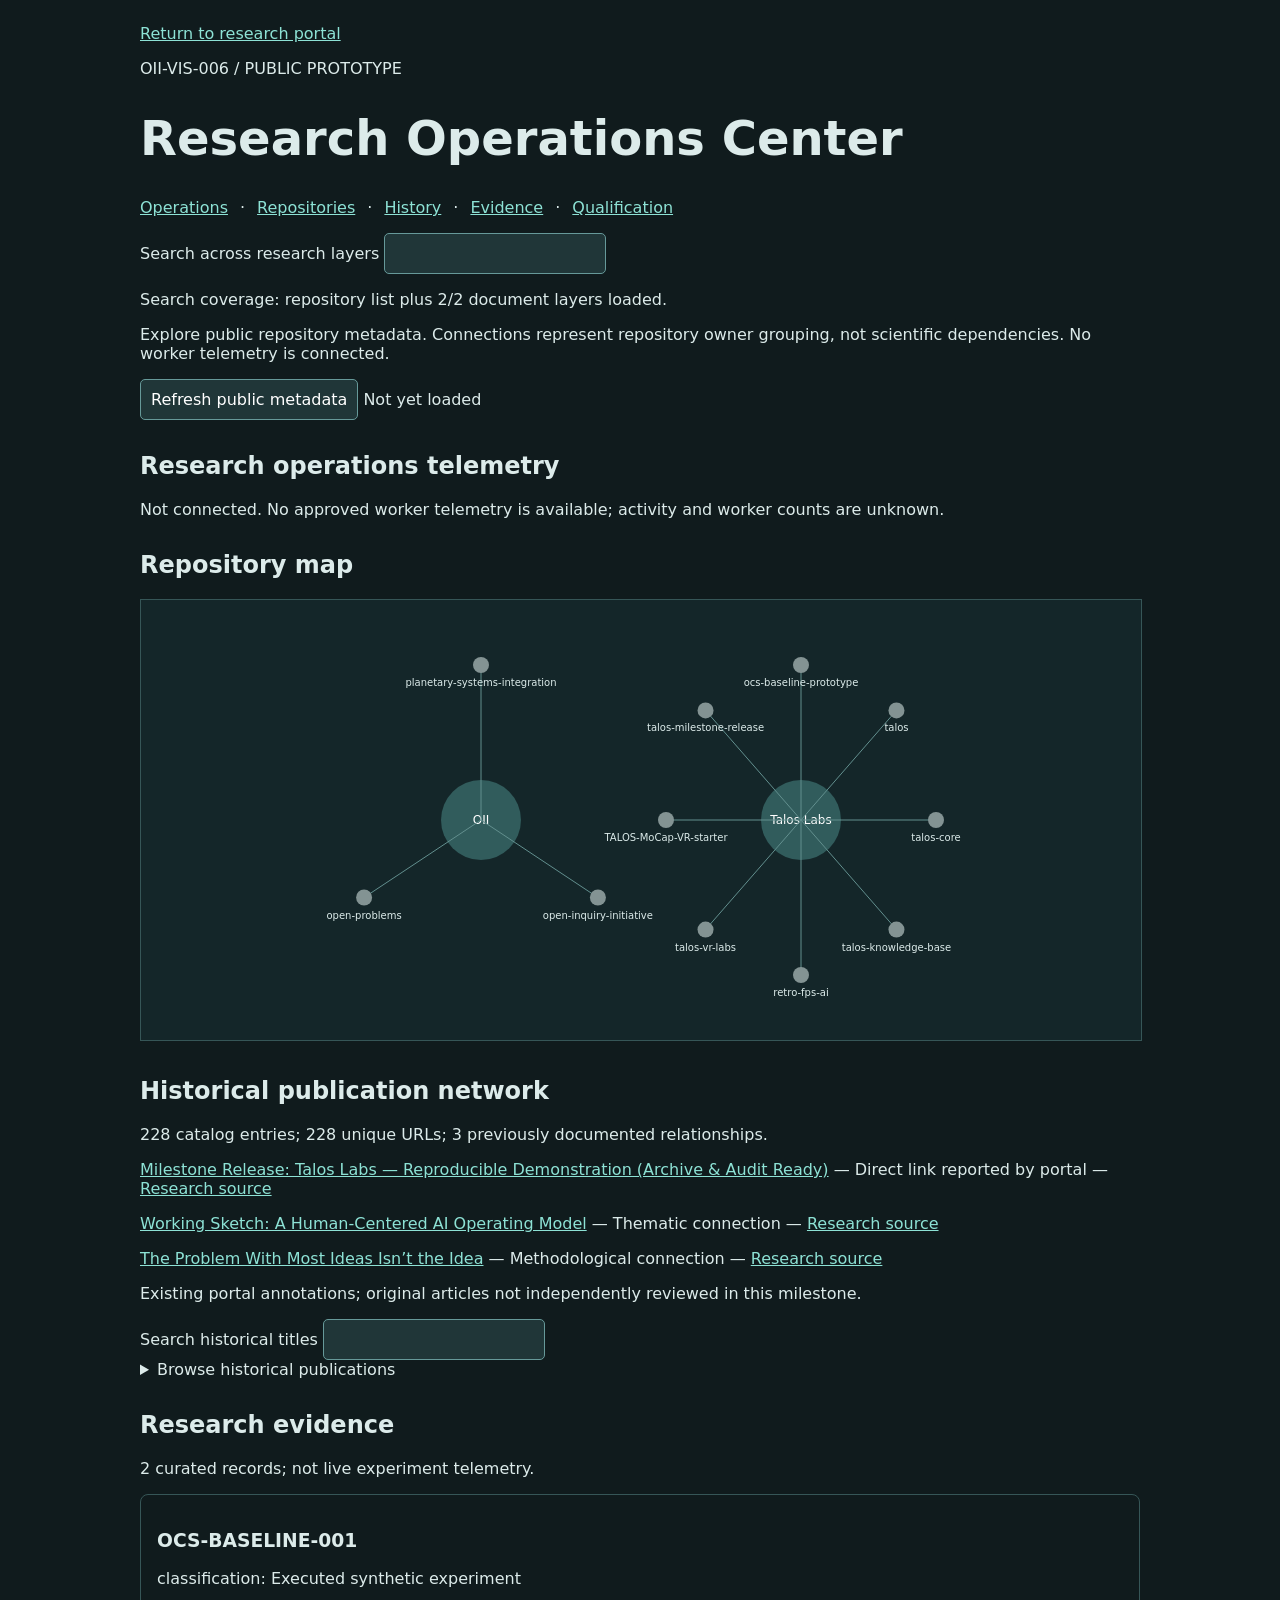
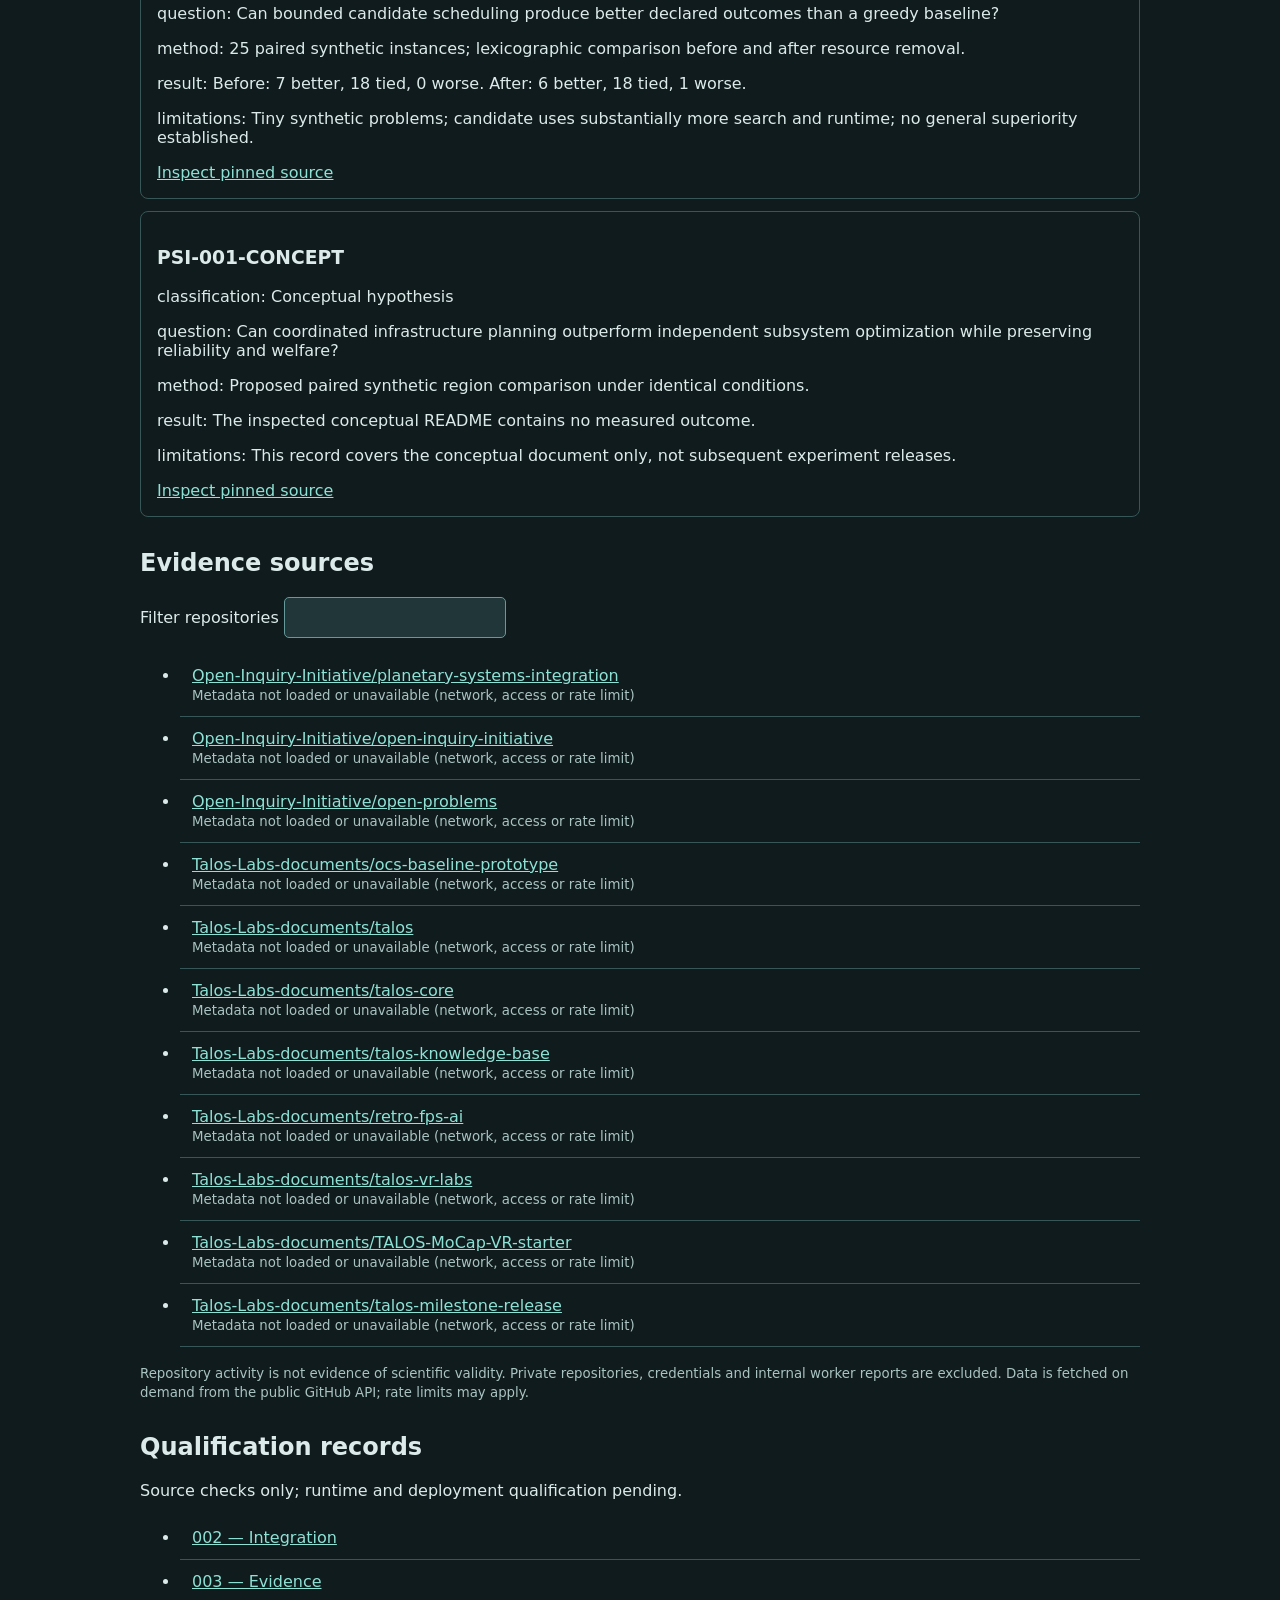
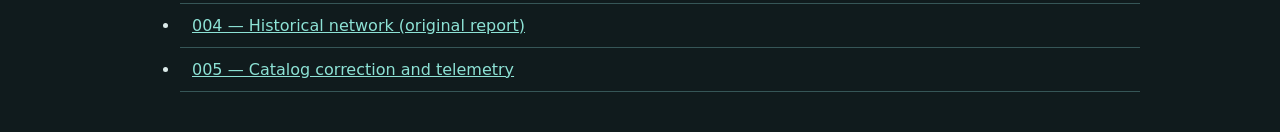
==== commit 52e95cac: "Unify observatory navigation and cross-layer research search" ====
--- a/observatory/index.html
+++ b/observatory/index.html
@@ -1,10 +1,11 @@
 <!doctype html>
 <html lang="en"><meta charset="utf-8"><meta name="viewport" content="width=device-width,initial-scale=1"><meta name="referrer" content="no-referrer"><title>OII Research Observatory</title>
-<style>body{background:#101b1d;color:#dcebea;font:16px system-ui;margin:0;padding:24px}main{max-width:1000px;margin:auto}a{color:#8de2d5}button,input{font:inherit;padding:10px;background:#203638;color:white;border:1px solid #699;border-radius:5px}svg{width:100%;max-height:440px;background:#142629;border:1px solid #365657}li{padding:12px;border-bottom:1px solid #365657}small{color:#a9c3c2}h1{font-size:clamp(26px,5vw,48px)}:focus-visible{outline:3px solid gold}</style>
-<main><a href="../">Return to research portal</a><p>OII-VIS-001 / PUBLIC PROTOTYPE</p><h1>Research Observatory</h1><p>Explore public repository metadata. Connections represent repository owner grouping, not scientific dependencies. No worker telemetry is connected.</p><button id="refresh">Refresh public metadata</button> <span id="status" role="status">Not yet loaded</span><h2>Research operations telemetry</h2><p id="telemetry-status" role="status">Telemetry availability unknown.</p><h2>Repository map</h2><svg id="graph" viewBox="0 0 800 440" role="img" aria-label="Public repository owner grouping graph; equivalent links below"></svg><h2>Historical publication network</h2><p id="archive-status" role="status">Loading historical catalog…</p><section id="relationships"></section><label>Search historical titles <input id="archive-filter" type="search"></label><details><summary>Browse historical publications</summary><ul id="archive-results"></ul></details><h2>Research evidence</h2><p id="evidence-status" role="status">Loading evidence records…</p><section id="evidence-records"></section><h2>Evidence sources</h2><label>Filter repositories <input id="filter" type="search"></label><ul id="list"></ul><p><small>Repository activity is not evidence of scientific validity. Private repositories, credentials and internal worker reports are excluded. Data is fetched on demand from the public GitHub API; rate limits may apply.</small></p></main>
+<style>body{background:#101b1d;color:#dcebea;font:16px system-ui;margin:0;padding:24px}main{max-width:1000px;margin:auto}a{color:#8de2d5}button,input{font:inherit;padding:10px;background:#203638;color:white;border:1px solid #699;border-radius:5px}svg{width:100%;max-height:440px;background:#142629;border:1px solid #365657}li{padding:12px;border-bottom:1px solid #365657}small{color:#a9c3c2}h1{font-size:clamp(26px,5vw,48px)}:focus-visible{outline:3px solid gold}nav{display:flex;flex-wrap:wrap;gap:12px}article{border:1px solid #365657;padding:16px;margin:12px 0;border-radius:8px}input{max-width:100%;box-sizing:border-box}h2{margin-top:2rem}#search-results:empty{display:none}</style>
+<main><a href="../">Return to research portal</a><p>OII-VIS-006 / PUBLIC PROTOTYPE</p><h1>Research Operations Center</h1><nav aria-label="Research sections"><a href="#operations">Operations</a> · <a href="#repositories">Repositories</a> · <a href="#history">History</a> · <a href="#evidence">Evidence</a> · <a href="#qualification">Qualification</a></nav><p><label for="global-search">Search across research layers</label> <input id="global-search" type="search"></p><p id="search-status" role="status"></p><ul id="search-results"></ul><p>Explore public repository metadata. Connections represent repository owner grouping, not scientific dependencies. No worker telemetry is connected.</p><button id="refresh">Refresh public metadata</button> <span id="status" role="status">Not yet loaded</span><h2 id="operations">Research operations telemetry</h2><p id="telemetry-status" role="status">Telemetry availability unknown.</p><h2 id="repositories">Repository map</h2><svg id="graph" viewBox="0 0 800 440" role="img" aria-label="Public repository owner grouping graph; equivalent links below"></svg><h2 id="history">Historical publication network</h2><p id="archive-status" role="status">Loading historical catalog…</p><section id="relationships"></section><label>Search historical titles <input id="archive-filter" type="search"></label><details><summary>Browse historical publications</summary><ul id="archive-results"></ul></details><h2 id="evidence">Research evidence</h2><p id="evidence-status" role="status">Loading evidence records…</p><section id="evidence-records"></section><h2>Evidence sources</h2><label>Filter repositories <input id="filter" type="search"></label><ul id="list"></ul><p><small>Repository activity is not evidence of scientific validity. Private repositories, credentials and internal worker reports are excluded. Data is fetched on demand from the public GitHub API; rate limits may apply.</small></p><h2 id="qualification">Qualification records</h2><p>Source checks only; runtime and deployment qualification pending.</p><ul><li><a href="QUALIFICATION.md">002 — Integration</a></li><li><a href="OII-VIS-003.md">003 — Evidence</a></li><li><a href="OII-VIS-004.md">004 — Historical network (original report)</a></li><li><a href="OII-VIS-005.md">005 — Catalog correction and telemetry</a></li></ul></main>
 <script>
 const sources=['Open-Inquiry-Initiative/planetary-systems-integration','Open-Inquiry-Initiative/open-inquiry-initiative','Open-Inquiry-Initiative/open-problems','Talos-Labs-documents/ocs-baseline-prototype','Talos-Labs-documents/talos','Talos-Labs-documents/talos-core','Talos-Labs-documents/talos-knowledge-base','Talos-Labs-documents/retro-fps-ai','Talos-Labs-documents/talos-vr-labs','Talos-Labs-documents/TALOS-MoCap-VR-starter','Talos-Labs-documents/talos-milestone-release'];let data=sources.map(name=>({name}));const el=id=>document.getElementById(id);const ns='http://www.w3.org/2000/svg';function shape(tag,attrs,label){const n=document.createElementNS(ns,tag);Object.entries(attrs).forEach(([k,v])=>n.setAttribute(k,v));if(label)n.textContent=label;el('graph').append(n);return n}function render(){const q=el('filter').value.toLowerCase();const rows=data.filter(d=>d.name.toLowerCase().includes(q));el('list').replaceChildren();el('graph').replaceChildren();const hubs=[{x:240,y:220,label:'OII'},{x:560,y:220,label:'Talos Labs'}];hubs.forEach(h=>{shape('circle',{cx:h.x,cy:h.y,r:40,fill:'#315c5c'});shape('text',{x:h.x,y:h.y+4,fill:'white','text-anchor':'middle','font-size':12},h.label)});const groups=[rows.filter(d=>d.name.startsWith('Open-')),rows.filter(d=>!d.name.startsWith('Open-'))];groups.forEach((g,j)=>g.forEach((d,i)=>{const h=hubs[j],a=i*2*Math.PI/g.length-Math.PI/2,x=h.x+135*Math.cos(a),y=h.y+155*Math.sin(a);shape('line',{x1:h.x,y1:h.y,x2:x,y2:y,stroke:'#628f8e'});shape('circle',{cx:x,cy:y,r:8,fill:d.updated?'#8de2d5':'#839393'});shape('text',{x,y:y+21,fill:'#dcebea','text-anchor':'middle','font-size':10},d.name.split('/')[1]);}));rows.forEach(d=>{const li=document.createElement('li'),a=document.createElement('a');a.href='https://github.com/'+d.name;a.textContent=d.name;li.append(a,document.createElement('br'));const s=document.createElement('small');s.textContent=d.updated?'GitHub metadata updated: '+d.updated+' | Last push: '+d.pushed:'Metadata not loaded or unavailable (network, access or rate limit)';li.append(s);el('list').append(li)})}async function refresh(){el('refresh').disabled=true;el('status').textContent='Fetching public metadata…';data=await Promise.all(sources.map(async name=>{try{const r=await fetch('https://api.github.com/repos/'+name,{credentials:'omit',signal:AbortSignal.timeout(10000)});if(!r.ok)throw Error();const d=await r.json();if(d.full_name?.toLowerCase()!==name.toLowerCase()||d.private!==false)throw Error();return {name,updated:d.updated_at,pushed:d.pushed_at}}catch{return {name}}}));render();el('status').textContent=data.filter(d=>d.updated).length+' / '+sources.length+' fetched at '+new Date().toISOString();el('refresh').disabled=false}el('refresh').addEventListener('click',refresh);el('filter').addEventListener('input',render);render();
 async function loadEvidence(){try{const r=await fetch('evidence.json',{signal:AbortSignal.timeout(10000)});if(!r.ok)throw Error();const d=await r.json();if(d.schemaVersion!==1||!Array.isArray(d.records))throw Error();const fragment=document.createDocumentFragment();for(const record of d.records){const url=new URL(record.source);if(url.origin!=='https://github.com'||! /\/blob\/[a-f0-9]{40}\//.test(url.pathname))throw Error();const article=document.createElement('article');const h=document.createElement('h3');h.textContent=record.id;article.append(h);for(const key of ['classification','question','method','result','limitations']){if(typeof record[key]!=='string')throw Error();const p=document.createElement('p');p.textContent=key+': '+record[key];article.append(p)}const a=document.createElement('a');a.href=url.href;a.textContent='Inspect pinned source';article.append(a);fragment.append(article)}el('evidence-records').replaceChildren(fragment);el('evidence-status').textContent=d.records.length+' curated records; not live experiment telemetry.'}catch{el('evidence-status').textContent='Evidence records unavailable; no results inferred.'}}loadEvidence();
 async function loadArchive(){try{const r=await fetch('publications.json',{signal:AbortSignal.timeout(10000)});if(!r.ok)throw Error();const d=await r.json();if(d.schemaVersion!==1||!Array.isArray(d.entries)||!Array.isArray(d.relationships))throw Error();function link(url,label,host){const u=new URL(url);if(u.protocol!=='https:'||u.hostname!==host)throw Error();const a=document.createElement('a');a.href=u.href;a.textContent=label;return a}const unique=new Map();for(const e of d.entries){link(e.url,e.title,'taloslabs.substack.com');if(!unique.has(e.url))unique.set(e.url,e)}const f=document.createDocumentFragment();for(const e of d.relationships){const p=document.createElement('p');p.append(link(e.publication,unique.get(e.publication)?.title||e.publication,'taloslabs.substack.com'),document.createTextNode(' — '+e.type+' — '),link(e.target,'Research source','github.com'));f.append(p)}const note=document.createElement('p');note.textContent=d.relationshipProvenance;f.append(note);el('relationships').replaceChildren(f);function show(){const q=el('archive-filter').value.toLowerCase();const f=document.createDocumentFragment();for(const e of unique.values()){if(!e.title.toLowerCase().includes(q))continue;const li=document.createElement('li');li.append(link(e.url,e.title,'taloslabs.substack.com'),document.createTextNode(' · '+e.date.slice(0,10)));f.append(li)}el('archive-results').replaceChildren(f)}el('archive-filter').addEventListener('input',show);show();el('archive-status').textContent=d.entries.length+' catalog entries; '+unique.size+' unique URLs; '+d.relationships.length+' previously documented relationships.'}catch{el('archive-status').textContent='Historical catalog unavailable; no relationships inferred.'}}loadArchive();
 async function loadTelemetry(){try{const r=await fetch('telemetry.json',{signal:AbortSignal.timeout(10000)});if(!r.ok)throw Error();const d=await r.json();if(d.schemaVersion!==1||d.mode!=='not-connected'||d.asOf!==null||!Array.isArray(d.events)||d.events.length!==0)throw Error();el('telemetry-status').textContent='Not connected. No approved worker telemetry is available; activity and worker counts are unknown.'}catch{el('telemetry-status').textContent='Telemetry unavailable or unsupported. No worker activity inferred.'}}loadTelemetry();
+const searchIndex=sources.map(name=>({label:name,kind:'Repository',url:'https://github.com/'+name,body:name}));let searchLoads=0;async function indexLayer(file,kind,convert){try{const r=await fetch(file,{signal:AbortSignal.timeout(10000)});if(!r.ok)throw Error();const d=await r.json();if(d.schemaVersion!==1)throw Error();const rows=convert(d);for(const row of rows){const u=new URL(row.url);if(u.protocol!=='https:'||!['github.com','taloslabs.substack.com'].includes(u.hostname))throw Error()}searchIndex.push(...rows);searchLoads++}catch{}showSearch()}function showSearch(){const q=el('global-search').value.trim().toLowerCase();el('search-results').replaceChildren();el('search-status').textContent='Search coverage: repository list plus '+searchLoads+'/2 document layers loaded.';if(!q)return;const rows=searchIndex.filter(x=>(x.label+' '+x.body).toLowerCase().includes(q));el('search-status').textContent+=' '+rows.length+' matches; showing up to 50.';for(const x of rows.slice(0,50)){const li=document.createElement('li'),a=document.createElement('a');a.href=x.url;a.textContent=x.label;li.append(document.createTextNode(x.kind+' — '),a);el('search-results').append(li)}}el('global-search').addEventListener('input',showSearch);showSearch();indexLayer('evidence.json','Evidence',d=>d.records.map(x=>({label:x.id,kind:'Evidence',url:x.source,body:[x.question,x.method,x.result,x.limitations].join(' ')})));indexLayer('publications.json','Publication',d=>d.entries.map(x=>({label:x.title,kind:'Publication',url:x.url,body:x.date})));
 </script></html>
